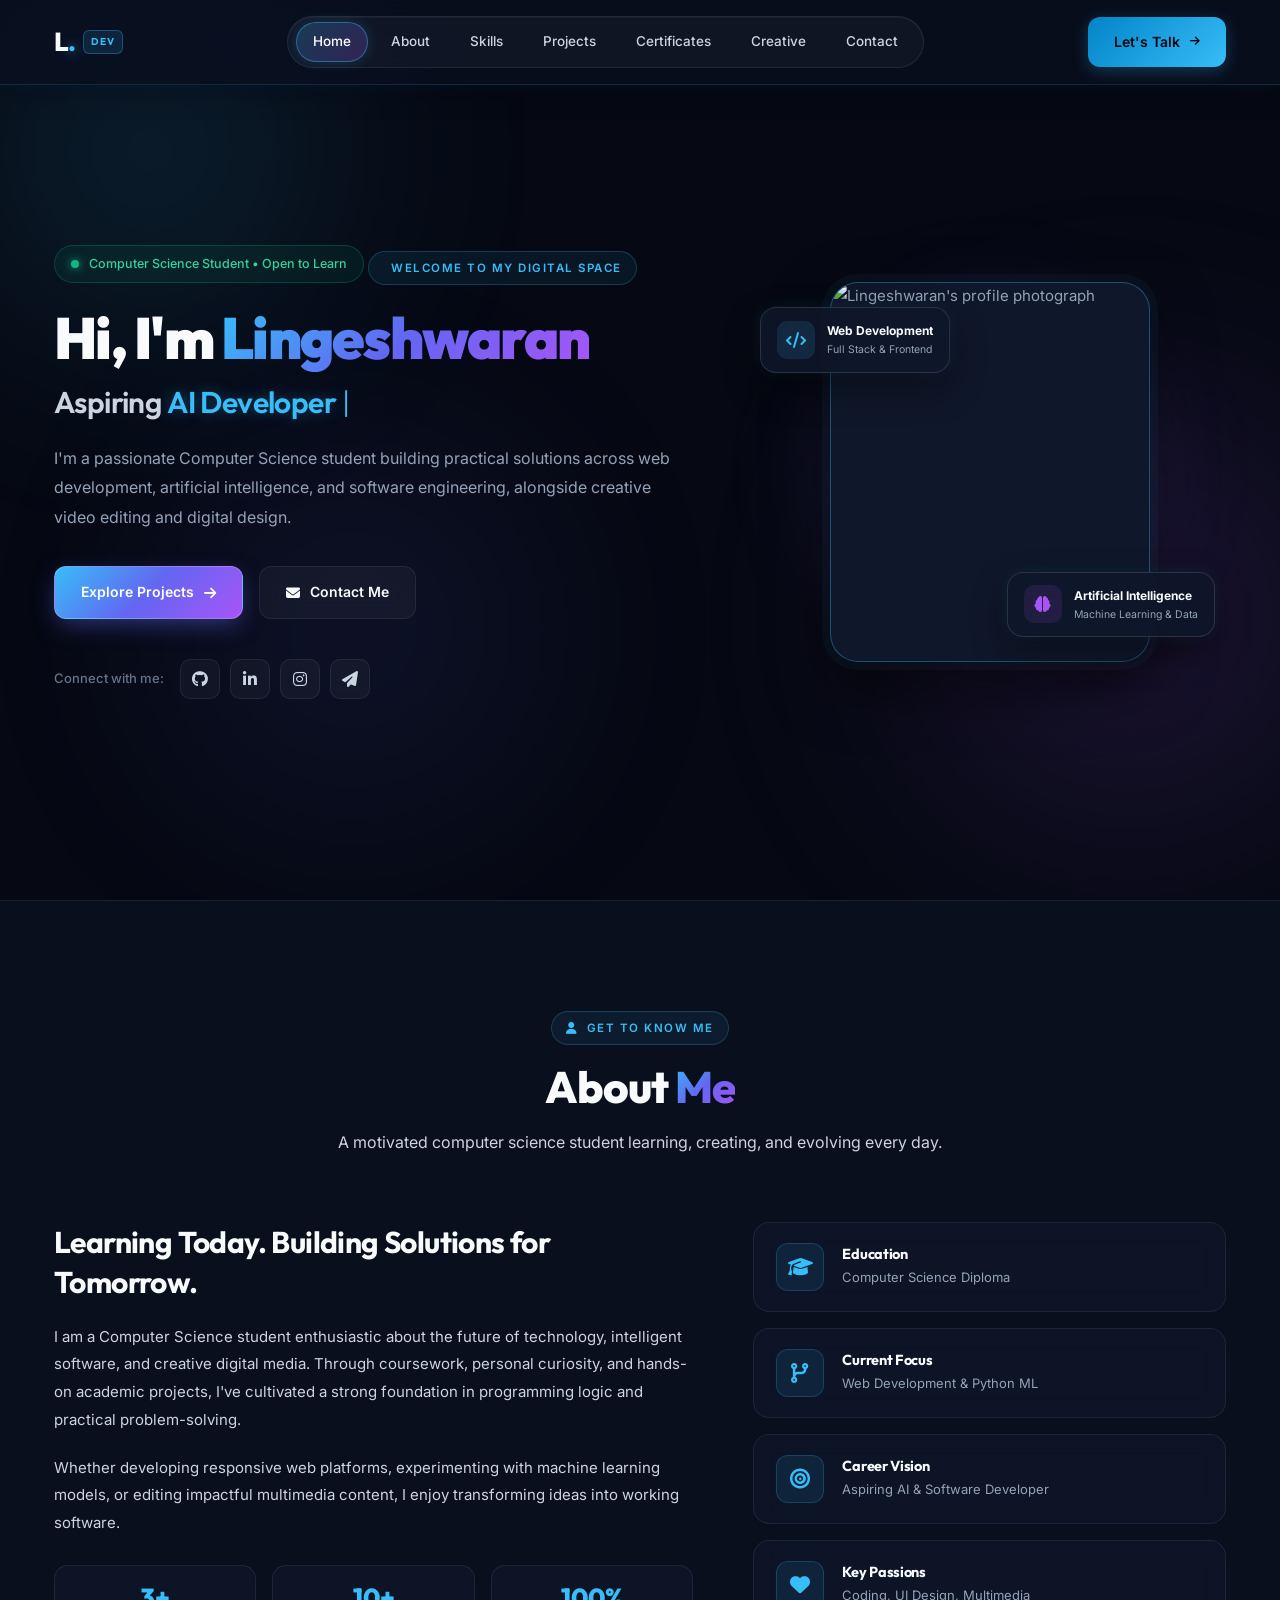
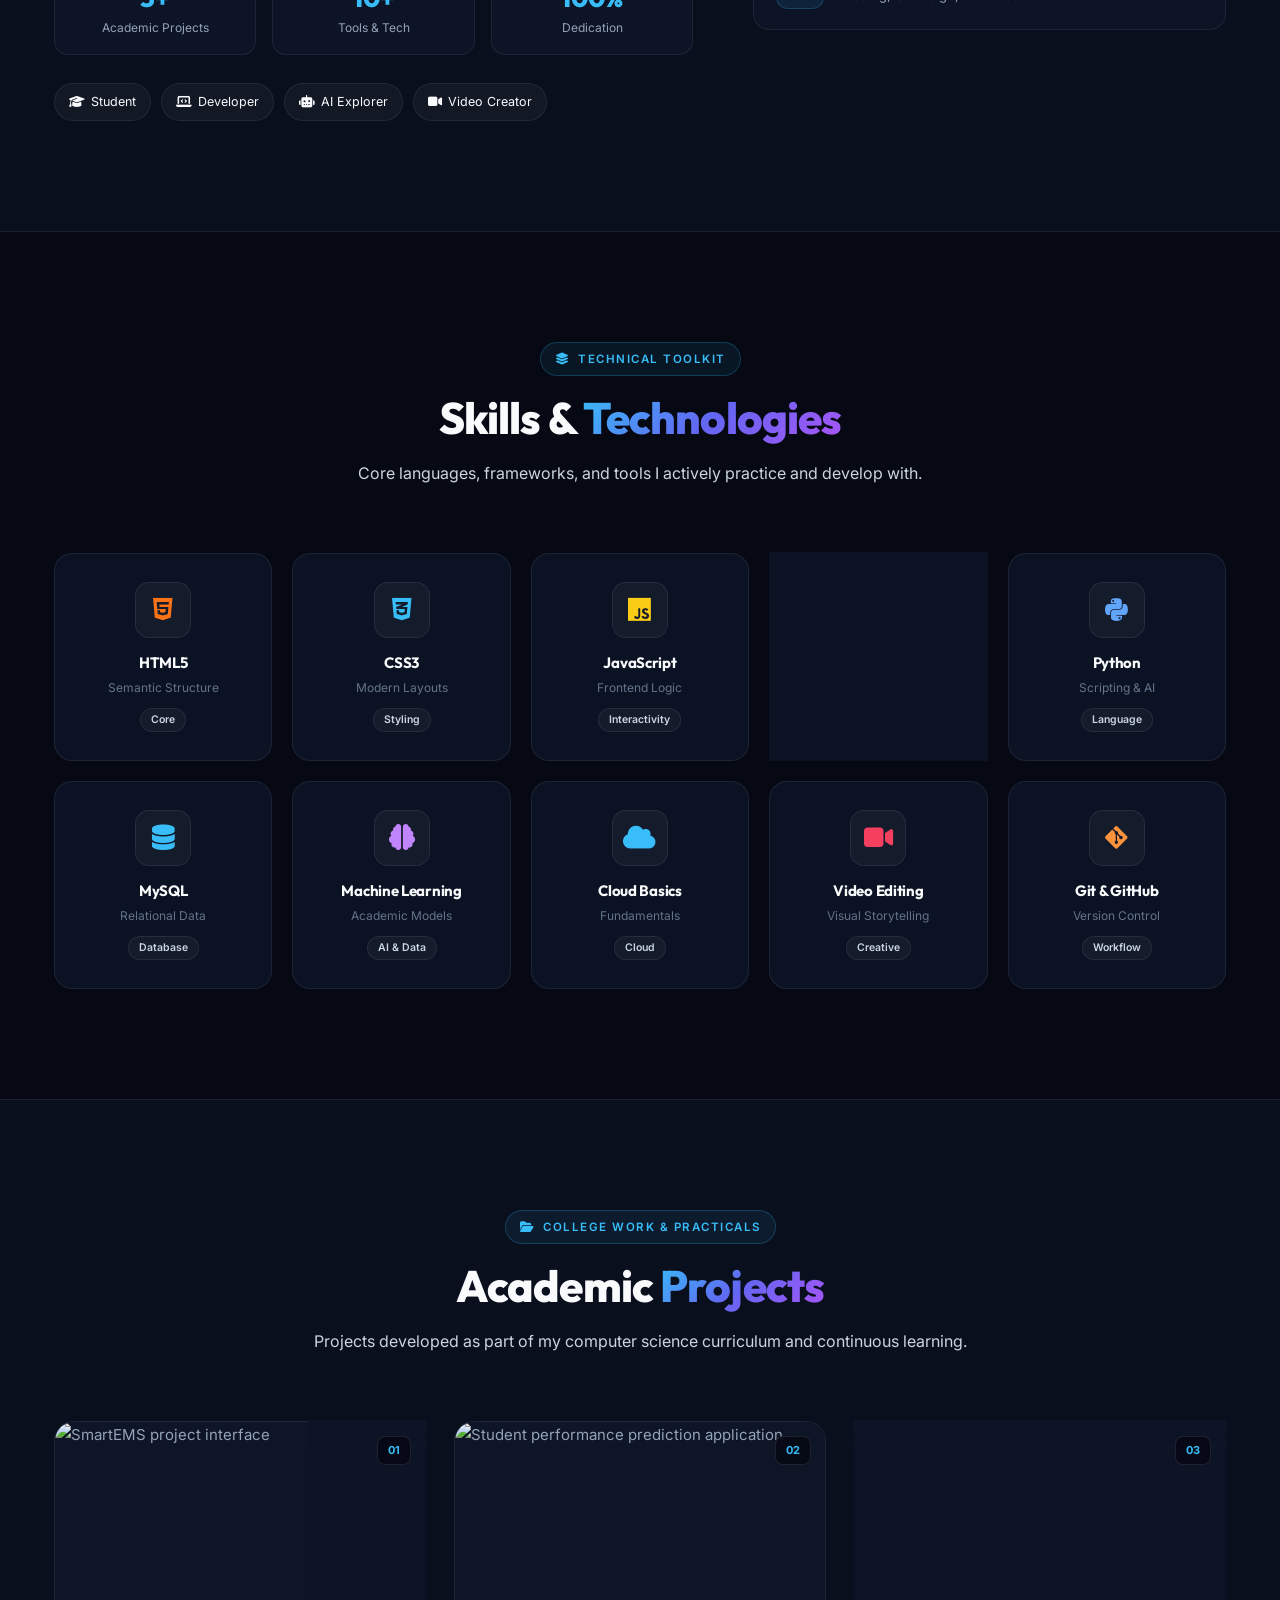
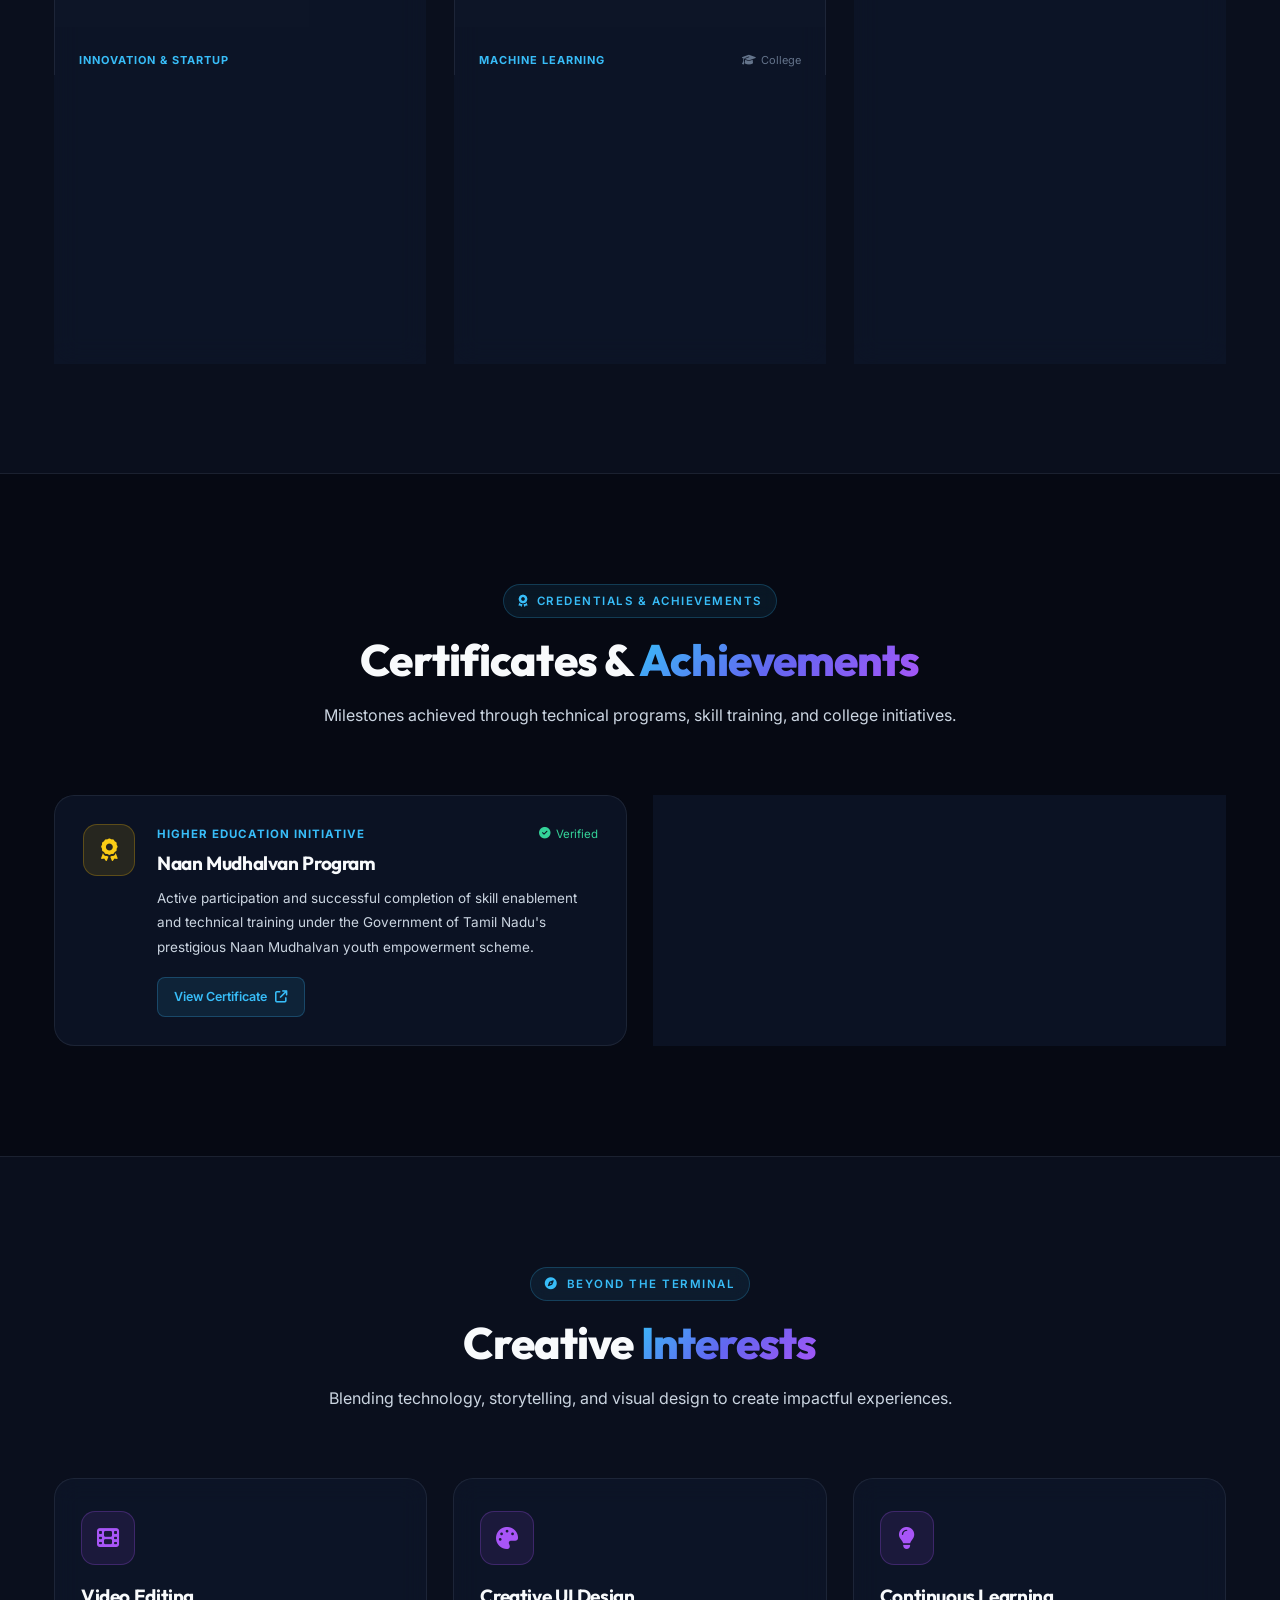
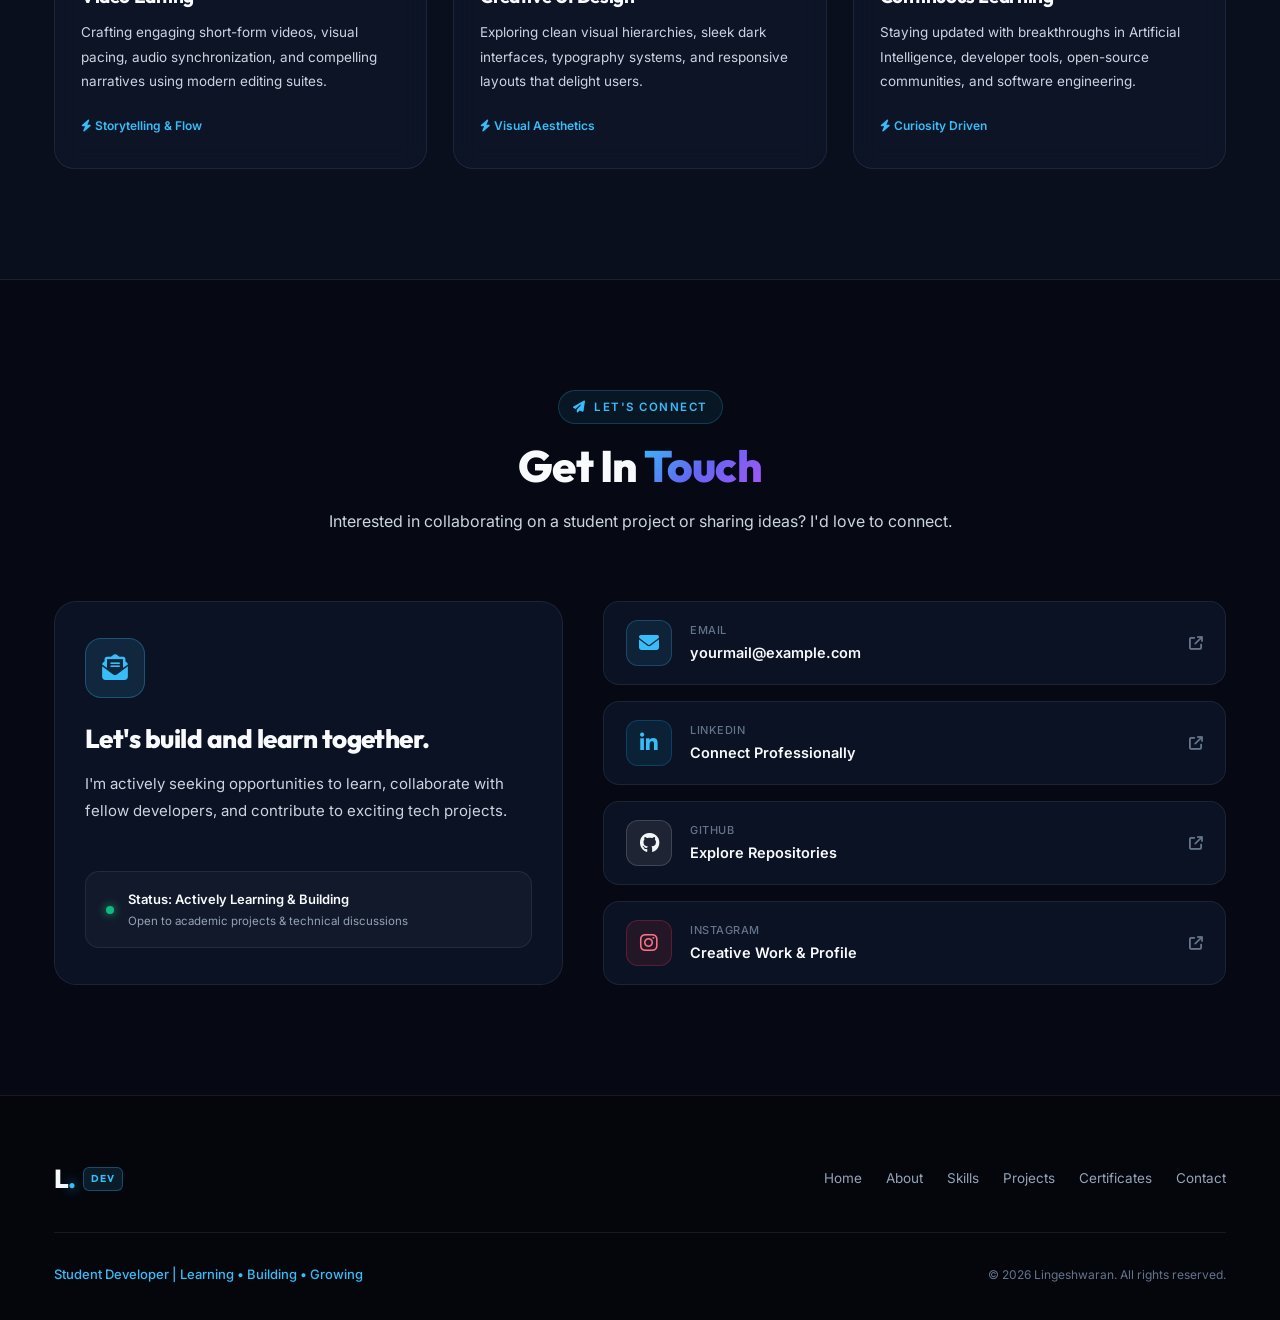
==== index.html @ 02e51a8b "Add files via upload" ====
<!DOCTYPE html>
<html lang="en">

<head>
    <meta charset="UTF-8">
    <meta name="viewport" content="width=device-width, initial-scale=1.0">

    <meta name="description"
        content="Lingeshwaran's student developer portfolio featuring academic projects, web development, AI, programming, and creative work.">

    <meta name="theme-color" content="#060913">

    <title>Lingeshwaran | Student Developer & AI Enthusiast Portfolio</title>

    <!-- Google Fonts: Inter & Outfit -->
    <link rel="preconnect" href="https://fonts.googleapis.com">
    <link rel="preconnect" href="https://fonts.gstatic.com" crossorigin>
    <link
        href="https://fonts.googleapis.com/css2?family=Inter:wght@300;400;500;600;700&family=Outfit:wght@500;600;700;800;900&display=swap"
        rel="stylesheet">

    <!-- Font Awesome Icons -->
    <link rel="stylesheet"
        href="https://cdnjs.cloudflare.com/ajax/libs/font-awesome/6.7.2/css/all.min.css">

    <!-- Stylesheet -->
    <link rel="stylesheet" href="style.css">

    <!-- JavaScript -->
    <script src="script.js" defer></script>
</head>

<body>

    <!-- BACKGROUND AMBIENT GLOW ORBS -->
    <div class="ambient-glow glow-1" aria-hidden="true"></div>
    <div class="ambient-glow glow-2" aria-hidden="true"></div>
    <div class="ambient-glow glow-3" aria-hidden="true"></div>

    <!-- =====================================
         NAVIGATION BAR
    ===================================== -->
    <header class="header">
        <div class="nav-container">

            <a href="#home" class="logo" aria-label="Lingeshwaran Home">
                <span class="logo-mark">L<span class="dot">.</span></span>
                <span class="logo-badge">DEV</span>
            </a>

            <nav class="navbar" id="navbar" aria-label="Main Navigation">
                <div class="nav-pill-wrapper">
                    <a href="#home" class="nav-link active">Home</a>
                    <a href="#about" class="nav-link">About</a>
                    <a href="#skills" class="nav-link">Skills</a>
                    <a href="#projects" class="nav-link">Projects</a>
                    <a href="#certificates" class="nav-link">Certificates</a>
                    <a href="#creative" class="nav-link">Creative</a>
                    <a href="#contact" class="nav-link">Contact</a>
                </div>
            </nav>

            <div class="header-actions">
                <a href="#contact" class="btn btn-nav-cta">
                    <span>Let's Talk</span>
                    <i class="fas fa-arrow-right"></i>
                </a>

                <button class="menu-toggle"
                    id="menu-toggle"
                    aria-label="Open navigation menu"
                    aria-expanded="false"
                    aria-controls="navbar">
                    <i class="fas fa-bars"></i>
                </button>
            </div>

        </div>
    </header>


    <main>

        <!-- =====================================
             HERO / HOME SECTION
        ===================================== -->
        <section class="home section" id="home">
            <div class="container home-container">

                <div class="home-content">

                    <div class="availability-badge">
                        <span class="status-dot"></span>
                        <span>Computer Science Student • Open to Learn</span>
                    </div>

                    <div class="eyebrow-pill">
                        <i class="fas fa-sparkles"></i>
                        <span>WELCOME TO MY DIGITAL SPACE</span>
                    </div>

                    <h1 class="hero-title">
                        Hi, I'm <span class="gradient-text">Lingeshwaran</span>
                    </h1>

                    <h2 class="hero-subtitle">
                        Aspiring <span id="typing-text">AI Developer</span><span class="cursor">|</span>
                    </h2>

                    <p class="home-description">
                        I'm a passionate Computer Science student building practical solutions across 
                        web development, artificial intelligence, and software engineering, alongside 
                        creative video editing and digital design.
                    </p>

                    <div class="home-buttons">
                        <a href="#projects" class="btn btn-primary">
                            <span>Explore Projects</span>
                            <i class="fas fa-arrow-right"></i>
                        </a>

                        <a href="#contact" class="btn btn-secondary">
                            <i class="fas fa-envelope"></i>
                            <span>Contact Me</span>
                        </a>
                    </div>

                    <div class="social-wrapper">
                        <span class="social-label">Connect with me:</span>
                        <div class="social-icons">
                            <a href="https://github.com"
                                aria-label="GitHub Profile"
                                target="_blank"
                                rel="noopener noreferrer">
                                <i class="fab fa-github"></i>
                            </a>

                            <a href="https://linkedin.com"
                                aria-label="LinkedIn Profile"
                                target="_blank"
                                rel="noopener noreferrer">
                                <i class="fab fa-linkedin-in"></i>
                            </a>

                            <a href="https://instagram.com"
                                aria-label="Instagram Profile"
                                target="_blank"
                                rel="noopener noreferrer">
                                <i class="fab fa-instagram"></i>
                            </a>

                            <a href="mailto:yourmail@example.com"
                                aria-label="Email Me">
                                <i class="fas fa-paper-plane"></i>
                            </a>
                        </div>
                    </div>

                </div>

                <div class="home-visual">

                    <div class="visual-glow-ring"></div>

                    <div class="profile-frame">
                        <img src="images/profile.png"
                            alt="Lingeshwaran's profile photograph"
                            onerror="this.src='images/avatar.svg'; this.onerror=null;">

                        <div class="profile-placeholder" style="display: none;">
                            <i class="fas fa-user-graduate"></i>
                            <h3>Student Developer</h3>
                            <p>Lingeshwaran</p>
                        </div>
                    </div>

                    <!-- Floating Feature Cards -->
                    <div class="floating-card card-top">
                        <div class="floating-icon">
                            <i class="fas fa-code"></i>
                        </div>
                        <div class="floating-text">
                            <strong>Web Development</strong>
                            <small>Full Stack & Frontend</small>
                        </div>
                    </div>

                    <div class="floating-card card-bottom">
                        <div class="floating-icon icon-ai">
                            <i class="fas fa-brain"></i>
                        </div>
                        <div class="floating-text">
                            <strong>Artificial Intelligence</strong>
                            <small>Machine Learning & Data</small>
                        </div>
                    </div>

                </div>

            </div>
        </section>


        <!-- =====================================
             ABOUT SECTION
        ===================================== -->
        <section class="section about" id="about">
            <div class="container">

                <div class="section-heading">
                    <div class="eyebrow-pill">
                        <i class="fas fa-user"></i>
                        <span>GET TO KNOW ME</span>
                    </div>
                    <h2>About <span class="gradient-text">Me</span></h2>
                    <p>
                        A motivated computer science student learning, creating, and evolving every day.
                    </p>
                </div>

                <div class="about-layout">

                    <div class="about-text">
                        <h3>Learning Today. Building Solutions for Tomorrow.</h3>

                        <p>
                            I am a Computer Science student enthusiastic about the future of technology,
                            intelligent software, and creative digital media. Through coursework, personal
                            curiosity, and hands-on academic projects, I've cultivated a strong foundation
                            in programming logic and practical problem-solving.
                        </p>

                        <p>
                            Whether developing responsive web platforms, experimenting with machine learning
                            models, or editing impactful multimedia content, I enjoy transforming ideas into
                            working software.
                        </p>

                        <!-- Quick Stats Row -->
                        <div class="about-stats">
                            <div class="about-stat-card">
                                <span class="stat-number">3+</span>
                                <span class="stat-desc">Academic Projects</span>
                            </div>

                            <div class="about-stat-card">
                                <span class="stat-number">10+</span>
                                <span class="stat-desc">Tools & Tech</span>
                            </div>

                            <div class="about-stat-card">
                                <span class="stat-number">100%</span>
                                <span class="stat-desc">Dedication</span>
                            </div>
                        </div>

                        <div class="about-tags">
                            <span class="tag-pill"><i class="fas fa-graduation-cap"></i> Student</span>
                            <span class="tag-pill"><i class="fas fa-laptop-code"></i> Developer</span>
                            <span class="tag-pill"><i class="fas fa-robot"></i> AI Explorer</span>
                            <span class="tag-pill"><i class="fas fa-video"></i> Video Creator</span>
                        </div>
                    </div>

                    <div class="about-info">

                        <div class="info-card">
                            <div class="info-icon">
                                <i class="fas fa-graduation-cap"></i>
                            </div>
                            <div class="info-details">
                                <h4>Education</h4>
                                <p>Computer Science Diploma</p>
                            </div>
                        </div>

                        <div class="info-card">
                            <div class="info-icon">
                                <i class="fas fa-code-branch"></i>
                            </div>
                            <div class="info-details">
                                <h4>Current Focus</h4>
                                <p>Web Development & Python ML</p>
                            </div>
                        </div>

                        <div class="info-card">
                            <div class="info-icon">
                                <i class="fas fa-bullseye"></i>
                            </div>
                            <div class="info-details">
                                <h4>Career Vision</h4>
                                <p>Aspiring AI & Software Developer</p>
                            </div>
                        </div>

                        <div class="info-card">
                            <div class="info-icon">
                                <i class="fas fa-heart"></i>
                            </div>
                            <div class="info-details">
                                <h4>Key Passions</h4>
                                <p>Coding, UI Design, Multimedia</p>
                            </div>
                        </div>

                    </div>

                </div>

            </div>
        </section>


        <!-- =====================================
             SKILLS SECTION
        ===================================== -->
        <section class="section skills" id="skills">
            <div class="container">

                <div class="section-heading">
                    <div class="eyebrow-pill">
                        <i class="fas fa-layer-group"></i>
                        <span>TECHNICAL TOOLKIT</span>
                    </div>
                    <h2>
                        Skills & <span class="gradient-text">Technologies</span>
                    </h2>
                    <p>
                        Core languages, frameworks, and tools I actively practice and develop with.
                    </p>
                </div>

                <div class="skills-grid">

                    <div class="skill-card">
                        <div class="skill-icon html-icon">
                            <i class="fab fa-html5"></i>
                        </div>
                        <h3>HTML5</h3>
                        <p>Semantic Structure</p>
                        <span class="skill-level">Core</span>
                    </div>

                    <div class="skill-card">
                        <div class="skill-icon css-icon">
                            <i class="fab fa-css3-alt"></i>
                        </div>
                        <h3>CSS3</h3>
                        <p>Modern Layouts</p>
                        <span class="skill-level">Styling</span>
                    </div>

                    <div class="skill-card">
                        <div class="skill-icon js-icon">
                            <i class="fab fa-js"></i>
                        </div>
                        <h3>JavaScript</h3>
                        <p>Frontend Logic</p>
                        <span class="skill-level">Interactivity</span>
                    </div>

                    <div class="skill-card">
                        <div class="skill-icon c-icon">
                            <i class="fas fa-terminal"></i>
                        </div>
                        <h3>C Language</h3>
                        <p>Core Logic & Data</p>
                        <span class="skill-level">Foundations</span>
                    </div>

                    <div class="skill-card">
                        <div class="skill-icon python-icon">
                            <i class="fab fa-python"></i>
                        </div>
                        <h3>Python</h3>
                        <p>Scripting & AI</p>
                        <span class="skill-level">Language</span>
                    </div>

                    <div class="skill-card">
                        <div class="skill-icon db-icon">
                            <i class="fas fa-database"></i>
                        </div>
                        <h3>MySQL</h3>
                        <p>Relational Data</p>
                        <span class="skill-level">Database</span>
                    </div>

                    <div class="skill-card">
                        <div class="skill-icon ml-icon">
                            <i class="fas fa-brain"></i>
                        </div>
                        <h3>Machine Learning</h3>
                        <p>Academic Models</p>
                        <span class="skill-level">AI & Data</span>
                    </div>

                    <div class="skill-card">
                        <div class="skill-icon cloud-icon">
                            <i class="fas fa-cloud"></i>
                        </div>
                        <h3>Cloud Basics</h3>
                        <p>Fundamentals</p>
                        <span class="skill-level">Cloud</span>
                    </div>

                    <div class="skill-card">
                        <div class="skill-icon video-icon">
                            <i class="fas fa-video"></i>
                        </div>
                        <h3>Video Editing</h3>
                        <p>Visual Storytelling</p>
                        <span class="skill-level">Creative</span>
                    </div>

                    <div class="skill-card">
                        <div class="skill-icon git-icon">
                            <i class="fab fa-git-alt"></i>
                        </div>
                        <h3>Git & GitHub</h3>
                        <p>Version Control</p>
                        <span class="skill-level">Workflow</span>
                    </div>

                </div>

            </div>
        </section>


        <!-- =====================================
             PROJECTS SECTION
        ===================================== -->
        <section class="section projects" id="projects">
            <div class="container">

                <div class="section-heading">
                    <div class="eyebrow-pill">
                        <i class="fas fa-folder-open"></i>
                        <span>COLLEGE WORK & PRACTICALS</span>
                    </div>
                    <h2>
                        Academic <span class="gradient-text">Projects</span>
                    </h2>
                    <p>
                        Projects developed as part of my computer science curriculum and continuous learning.
                    </p>
                </div>

                <div class="project-grid">

                    <!-- PROJECT 1 -->
                    <article class="project-card">
                        <div class="project-image">
                            <img src="images/smartems.png"
                                alt="SmartEMS project interface"
                                loading="lazy"
                                onerror="this.src='images/smartems.svg'; this.onerror=null;">

                            <span class="project-number">01</span>
                            <div class="project-overlay"></div>
                        </div>

                        <div class="project-content">
                            <div class="project-category-row">
                                <span class="project-category">Innovation & Startup</span>
                                <span class="project-status-badge">
                                    <i class="fas fa-graduation-cap"></i> College
                                </span>
                            </div>

                            <h3>SmartEMS</h3>

                            <p>
                                An academic employee management and workforce tracking platform designed
                                to organize staff profiles, monitor departmental activity, and examine
                                workforce analytics through an intuitive dashboard.
                            </p>

                            <div class="project-bottom">
                                <div class="project-tags">
                                    <span>HTML</span>
                                    <span>CSS</span>
                                    <span>JavaScript</span>
                                    <span>PHP / MySQL</span>
                                </div>

                                <a href="#contact" class="project-link">
                                    <span>Ask About Project</span>
                                    <i class="fas fa-arrow-right"></i>
                                </a>
                            </div>
                        </div>
                    </article>


                    <!-- PROJECT 2 -->
                    <article class="project-card">
                        <div class="project-image">
                            <img src="images/student-prediction.png"
                                alt="Student performance prediction application"
                                loading="lazy"
                                onerror="this.src='images/student-prediction.svg'; this.onerror=null;">

                            <span class="project-number">02</span>
                            <div class="project-overlay"></div>
                        </div>

                        <div class="project-content">
                            <div class="project-category-row">
                                <span class="project-category">Machine Learning</span>
                                <span class="project-status-badge">
                                    <i class="fas fa-graduation-cap"></i> College
                                </span>
                            </div>

                            <h3>Student Performance Predictor</h3>

                            <p>
                                An academic AI application that takes study hours, class attendance, and
                                test records as parameters to forecast academic performance using a
                                trained regression model.
                            </p>

                            <div class="project-bottom">
                                <div class="project-tags">
                                    <span>Python</span>
                                    <span>Flask</span>
                                    <span>Scikit-Learn</span>
                                    <span>HTML/CSS</span>
                                </div>

                                <a href="#contact" class="project-link">
                                    <span>Ask About Project</span>
                                    <i class="fas fa-arrow-right"></i>
                                </a>
                            </div>
                        </div>
                    </article>


                    <!-- PROJECT 3 -->
                    <article class="project-card">
                        <div class="project-image">
                            <img src="images/employee-management.png"
                                alt="Employee management system interface"
                                loading="lazy"
                                onerror="this.src='images/employee-management.svg'; this.onerror=null;">

                            <span class="project-number">03</span>
                            <div class="project-overlay"></div>
                        </div>

                        <div class="project-content">
                            <div class="project-category-row">
                                <span class="project-category">Web Development</span>
                                <span class="project-status-badge">
                                    <i class="fas fa-graduation-cap"></i> College
                                </span>
                            </div>

                            <h3>Employee Management System</h3>

                            <p>
                                A database-driven web application tailored for managing organizational
                                records, tracking staff presence, updating employee details, and maintaining
                                data integrity across department operations.
                            </p>

                            <div class="project-bottom">
                                <div class="project-tags">
                                    <span>HTML5</span>
                                    <span>CSS3</span>
                                    <span>PHP</span>
                                    <span>MySQL</span>
                                </div>

                                <a href="#contact" class="project-link">
                                    <span>Ask About Project</span>
                                    <i class="fas fa-arrow-right"></i>
                                </a>
                            </div>
                        </div>
                    </article>

                </div>

            </div>
        </section>


        <!-- =====================================
             CERTIFICATES SECTION
        ===================================== -->
        <section class="section certificates" id="certificates">
            <div class="container">

                <div class="section-heading">
                    <div class="eyebrow-pill">
                        <i class="fas fa-award"></i>
                        <span>CREDENTIALS & ACHIEVEMENTS</span>
                    </div>
                    <h2>
                        Certificates & <span class="gradient-text">Achievements</span>
                    </h2>
                    <p>
                        Milestones achieved through technical programs, skill training, and college initiatives.
                    </p>
                </div>

                <div class="certificate-grid">

                    <article class="certificate-card">
                        <div class="certificate-badge-icon">
                            <i class="fas fa-award"></i>
                        </div>

                        <div class="certificate-content">
                            <div class="cert-header">
                                <span class="cert-category">Higher Education Initiative</span>
                                <span class="cert-verified">
                                    <i class="fas fa-circle-check"></i> Verified
                                </span>
                            </div>

                            <h3>Naan Mudhalvan Program</h3>

                            <p>
                                Active participation and successful completion of skill enablement and
                                technical training under the Government of Tamil Nadu's prestigious
                                Naan Mudhalvan youth empowerment scheme.
                            </p>

                            <a href="images/certificate.svg"
                                target="_blank"
                                rel="noopener noreferrer"
                                class="btn-cert-link">
                                <span>View Certificate</span>
                                <i class="fas fa-arrow-up-right-from-square"></i>
                            </a>
                        </div>
                    </article>

                    <article class="certificate-card certificate-milestone">
                        <div class="certificate-badge-icon milestone-icon">
                            <i class="fas fa-rocket"></i>
                        </div>

                        <div class="certificate-content">
                            <div class="cert-header">
                                <span class="cert-category">Continuous Learning</span>
                                <span class="cert-verified in-progress">
                                    <i class="fas fa-spinner"></i> In Progress
                                </span>
                            </div>

                            <h3>Workshops & Hackathon Milestones</h3>

                            <p>
                                Continuing to pursue specialized certifications in Machine Learning, Web
                                Full Stack Development, and participation in upcoming state-level technical
                                symposia and coding hackathons.
                            </p>

                            <div class="milestone-tags">
                                <span>AI & ML</span>
                                <span>Web Engineering</span>
                                <span>Hackathons</span>
                            </div>
                        </div>
                    </article>

                </div>

            </div>
        </section>


        <!-- =====================================
             CREATIVE WORK SECTION
        ===================================== -->
        <section class="section creative" id="creative">
            <div class="container">

                <div class="section-heading">
                    <div class="eyebrow-pill">
                        <i class="fas fa-compass"></i>
                        <span>BEYOND THE TERMINAL</span>
                    </div>
                    <h2>
                        Creative <span class="gradient-text">Interests</span>
                    </h2>
                    <p>
                        Blending technology, storytelling, and visual design to create impactful experiences.
                    </p>
                </div>

                <div class="creative-grid">

                    <div class="creative-card">
                        <div class="creative-icon">
                            <i class="fas fa-film"></i>
                        </div>
                        <h3>Video Editing</h3>
                        <p>
                            Crafting engaging short-form videos, visual pacing, audio synchronization, and
                            compelling narratives using modern editing suites.
                        </p>
                        <div class="creative-footer">
                            <span><i class="fas fa-bolt"></i> Storytelling & Flow</span>
                        </div>
                    </div>

                    <div class="creative-card">
                        <div class="creative-icon">
                            <i class="fas fa-palette"></i>
                        </div>
                        <h3>Creative UI Design</h3>
                        <p>
                            Exploring clean visual hierarchies, sleek dark interfaces, typography systems,
                            and responsive layouts that delight users.
                        </p>
                        <div class="creative-footer">
                            <span><i class="fas fa-bolt"></i> Visual Aesthetics</span>
                        </div>
                    </div>

                    <div class="creative-card">
                        <div class="creative-icon">
                            <i class="fas fa-lightbulb"></i>
                        </div>
                        <h3>Continuous Learning</h3>
                        <p>
                            Staying updated with breakthroughs in Artificial Intelligence, developer tools,
                            open-source communities, and software engineering.
                        </p>
                        <div class="creative-footer">
                            <span><i class="fas fa-bolt"></i> Curiosity Driven</span>
                        </div>
                    </div>

                </div>

            </div>
        </section>


        <!-- =====================================
             CONTACT SECTION
        ===================================== -->
        <section class="section contact" id="contact">
            <div class="container">

                <div class="section-heading">
                    <div class="eyebrow-pill">
                        <i class="fas fa-paper-plane"></i>
                        <span>LET'S CONNECT</span>
                    </div>
                    <h2>
                        Get In <span class="gradient-text">Touch</span>
                    </h2>
                    <p>
                        Interested in collaborating on a student project or sharing ideas? I'd love to connect.
                    </p>
                </div>

                <div class="contact-container">

                    <div class="contact-card-highlight">
                        <div class="contact-avatar-badge">
                            <i class="fas fa-envelope-open-text"></i>
                        </div>

                        <h3>Let's build and learn together.</h3>

                        <p>
                            I'm actively seeking opportunities to learn, collaborate with fellow developers,
                            and contribute to exciting tech projects.
                        </p>

                        <div class="contact-status-box">
                            <span class="status-dot"></span>
                            <div>
                                <strong>Status: Actively Learning & Building</strong>
                                <small>Open to academic projects & technical discussions</small>
                            </div>
                        </div>
                    </div>

                    <div class="contact-links-grid">

                        <a href="mailto:yourmail@example.com" class="contact-channel-card">
                            <div class="channel-icon mail-icon">
                                <i class="fas fa-envelope"></i>
                            </div>
                            <div class="channel-info">
                                <small>Email</small>
                                <strong>yourmail@example.com</strong>
                            </div>
                            <div class="channel-action">
                                <i class="fas fa-arrow-up-right-from-square"></i>
                            </div>
                        </a>

                        <a href="https://linkedin.com"
                            class="contact-channel-card"
                            target="_blank"
                            rel="noopener noreferrer">
                            <div class="channel-icon linkedin-icon">
                                <i class="fab fa-linkedin-in"></i>
                            </div>
                            <div class="channel-info">
                                <small>LinkedIn</small>
                                <strong>Connect Professionally</strong>
                            </div>
                            <div class="channel-action">
                                <i class="fas fa-arrow-up-right-from-square"></i>
                            </div>
                        </a>

                        <a href="https://github.com"
                            class="contact-channel-card"
                            target="_blank"
                            rel="noopener noreferrer">
                            <div class="channel-icon github-icon">
                                <i class="fab fa-github"></i>
                            </div>
                            <div class="channel-info">
                                <small>GitHub</small>
                                <strong>Explore Repositories</strong>
                            </div>
                            <div class="channel-action">
                                <i class="fas fa-arrow-up-right-from-square"></i>
                            </div>
                        </a>

                        <a href="https://instagram.com"
                            class="contact-channel-card"
                            target="_blank"
                            rel="noopener noreferrer">
                            <div class="channel-icon insta-icon">
                                <i class="fab fa-instagram"></i>
                            </div>
                            <div class="channel-info">
                                <small>Instagram</small>
                                <strong>Creative Work & Profile</strong>
                            </div>
                            <div class="channel-action">
                                <i class="fas fa-arrow-up-right-from-square"></i>
                            </div>
                        </a>

                    </div>

                </div>

            </div>
        </section>

    </main>


    <!-- =====================================
         FOOTER
    ===================================== -->
    <footer class="footer">
        <div class="container footer-container">

            <div class="footer-top">
                <a href="#home" class="logo">
                    <span class="logo-mark">L<span class="dot">.</span></span>
                    <span class="logo-badge">DEV</span>
                </a>

                <div class="footer-nav">
                    <a href="#home">Home</a>
                    <a href="#about">About</a>
                    <a href="#skills">Skills</a>
                    <a href="#projects">Projects</a>
                    <a href="#certificates">Certificates</a>
                    <a href="#contact">Contact</a>
                </div>
            </div>

            <div class="footer-divider"></div>

            <div class="footer-bottom">
                <p class="footer-note">
                    Student Developer | Learning • Building • Growing
                </p>

                <p class="copyright">
                    &copy; <span id="year"></span> Lingeshwaran. All rights reserved.
                </p>
            </div>

        </div>
    </footer>


    <!-- BACK TO TOP BUTTON -->
    <button id="back-to-top" aria-label="Back to top">
        <i class="fas fa-arrow-up"></i>
    </button>

</body>

</html>
---- style.css ----
/* =====================================
   DESIGN TOKENS & VARIABLES
===================================== */

:root {
    /* Color Palette - Refined Cyber Dark Aesthetic */
    --bg-base: #060913;
    --bg-surface: #0a0f1d;
    --bg-surface-elevated: #0f172a;
    --bg-card: rgba(15, 23, 42, 0.72);
    --bg-card-hover: rgba(20, 30, 55, 0.88);

    /* Accent & Brand Colors */
    --cyan: #38bdf8;
    --cyan-glow: rgba(56, 189, 248, 0.35);
    --indigo: #6366f1;
    --purple: #a855f7;
    --emerald: #10b981;
    --amber: #f59e0b;
    --rose: #f43f5e;

    /* Text Colors */
    --text-primary: #f8fafc;
    --text-secondary: #cbd5e1;
    --text-muted: #94a3b8;
    --text-dim: #64748b;

    /* Borders & Glassmorphism */
    --border-subtle: rgba(148, 163, 184, 0.12);
    --border-hover: rgba(56, 189, 248, 0.38);
    --border-glow: rgba(99, 102, 241, 0.4);

    /* Gradients */
    --gradient-primary: linear-gradient(135deg, #38bdf8 0%, #6366f1 50%, #a855f7 100%);
    --gradient-accent: linear-gradient(135deg, #0284c7 0%, #38bdf8 100%);
    --gradient-card: linear-gradient(180deg, rgba(255, 255, 255, 0.04) 0%, rgba(255, 255, 255, 0) 100%);

    /* Shadows */
    --shadow-sm: 0 4px 12px rgba(0, 0, 0, 0.3);
    --shadow-md: 0 10px 30px -10px rgba(0, 0, 0, 0.5);
    --shadow-lg: 0 20px 45px -15px rgba(0, 0, 0, 0.65);
    --shadow-glow: 0 0 30px -5px rgba(56, 189, 248, 0.2);

    /* Typography */
    --font-heading: "Outfit", sans-serif;
    --font-body: "Inter", sans-serif;

    /* Transitions */
    --transition: all 0.3s cubic-bezier(0.16, 1, 0.3, 1);
}


/* =====================================
   GLOBAL RESET & BASE
===================================== */

* {
    margin: 0;
    padding: 0;
    box-sizing: border-box;
}

html {
    scroll-behavior: smooth;
    scroll-padding-top: 90px;
}

body {
    font-family: var(--font-body);
    font-size: 15px;
    line-height: 1.75;
    color: var(--text-muted);
    background-color: var(--bg-base);
    overflow-x: hidden;
    position: relative;
    -webkit-font-smoothing: antialiased;
    -moz-osx-font-smoothing: grayscale;
}

/* Background Ambient Glow Orbs */
.ambient-glow {
    position: fixed;
    border-radius: 50%;
    filter: blur(120px);
    pointer-events: none;
    z-index: 0;
    opacity: 0.22;
}

.glow-1 {
    width: 500px;
    height: 500px;
    top: -100px;
    left: -100px;
    background: radial-gradient(circle, var(--cyan), transparent 70%);
}

.glow-2 {
    width: 600px;
    height: 600px;
    top: 35%;
    right: -150px;
    background: radial-gradient(circle, var(--purple), transparent 70%);
}

.glow-3 {
    width: 450px;
    height: 450px;
    bottom: 5%;
    left: 10%;
    background: radial-gradient(circle, var(--indigo), transparent 70%);
}

a {
    text-decoration: none;
    color: inherit;
    transition: var(--transition);
}

button {
    font-family: inherit;
    border: none;
    outline: none;
    cursor: pointer;
    background: none;
}

img {
    display: block;
    max-width: 100%;
    height: auto;
}

/* =====================================
   CONTAINER & LAYOUT ALIGNMENT
===================================== */

.container {
    width: 100%;
    max-width: 1220px;
    margin: 0 auto;
    padding: 0 24px;
    position: relative;
    z-index: 1;
}

.section {
    padding: 110px 0;
    position: relative;
    z-index: 1;
}

/* Typography Helpers */
h1, h2, h3, h4 {
    font-family: var(--font-heading);
    color: var(--text-primary);
    font-weight: 700;
    line-height: 1.25;
    letter-spacing: -0.02em;
}

.gradient-text {
    background: var(--gradient-primary);
    -webkit-background-clip: text;
    background-clip: text;
    -webkit-text-fill-color: transparent;
    display: inline-block;
}

/* Eyebrow Pill Badges */
.eyebrow-pill {
    display: inline-flex;
    align-items: center;
    gap: 8px;
    padding: 6px 14px;
    background: rgba(56, 189, 248, 0.08);
    border: 1px solid rgba(56, 189, 248, 0.22);
    border-radius: 9999px;
    color: var(--cyan);
    font-size: 11.5px;
    font-weight: 600;
    letter-spacing: 1.5px;
    text-transform: uppercase;
    margin-bottom: 14px;
    backdrop-filter: blur(8px);
}

.eyebrow-pill i {
    font-size: 12px;
}

/* Unified Section Headings */
.section-heading {
    text-align: center;
    max-width: 680px;
    margin: 0 auto 65px;
}

.section-heading h2 {
    font-size: clamp(32px, 4.2vw, 44px);
    font-weight: 800;
    margin-bottom: 14px;
}

.section-heading p {
    color: var(--text-secondary);
    font-size: 16px;
    line-height: 1.8;
}


/* =====================================
   NAVIGATION BAR (UPDATED COLOR & ALIGNMENT)
===================================== */

.header {
    position: sticky;
    top: 0;
    z-index: 1000;
    width: 100%;
    padding: 16px 0;
    background: rgba(10, 15, 30, 0.82);
    backdrop-filter: blur(20px) saturate(180%);
    -webkit-backdrop-filter: blur(20px) saturate(180%);
    border-bottom: 1px solid rgba(56, 189, 248, 0.16);
    box-shadow: 0 10px 30px -10px rgba(2, 6, 23, 0.65), 0 0 15px -3px rgba(56, 189, 248, 0.12);
    transition: var(--transition);
}

.header.scrolled {
    padding: 12px 0;
    background: rgba(7, 11, 22, 0.94);
    border-bottom: 1px solid rgba(99, 102, 241, 0.28);
    box-shadow: 0 12px 36px rgba(2, 6, 23, 0.8), 0 0 25px -5px rgba(99, 102, 241, 0.2);
}

.nav-container {
    max-width: 1220px;
    margin: 0 auto;
    padding: 0 24px;
    display: flex;
    align-items: center;
    justify-content: space-between;
    gap: 20px;
}

/* Logo Alignment & Style */
.logo {
    display: inline-flex;
    align-items: center;
    gap: 8px;
    font-family: var(--font-heading);
    font-size: 26px;
    font-weight: 800;
    color: var(--text-primary);
    letter-spacing: -1px;
}

.logo-mark {
    display: inline-block;
}

.logo .dot {
    color: var(--cyan);
    text-shadow: 0 0 12px var(--cyan);
}

.logo-badge {
    padding: 2px 7px;
    background: rgba(56, 189, 248, 0.12);
    border: 1px solid rgba(56, 189, 248, 0.3);
    border-radius: 6px;
    font-size: 10px;
    font-weight: 700;
    letter-spacing: 1px;
    color: var(--cyan);
}

/* Centered Pill Capsule Navbar */
.navbar {
    display: flex;
    align-items: center;
}

.nav-pill-wrapper {
    display: flex;
    align-items: center;
    gap: 6px;
    background: rgba(255, 255, 255, 0.035);
    border: 1px solid rgba(255, 255, 255, 0.08);
    border-radius: 9999px;
    padding: 5px 8px;
    box-shadow: inset 0 1px 1px rgba(255, 255, 255, 0.05);
}

.nav-link {
    padding: 7px 16px;
    border-radius: 9999px;
    color: var(--text-secondary);
    font-size: 13.5px;
    font-weight: 500;
    transition: var(--transition);
    border: 1px solid transparent;
}

.nav-link:hover {
    color: var(--cyan);
    background: rgba(56, 189, 248, 0.08);
}

.nav-link.active {
    color: #ffffff;
    background: linear-gradient(135deg, rgba(56, 189, 248, 0.22), rgba(168, 85, 247, 0.22));
    border-color: rgba(56, 189, 248, 0.4);
    box-shadow: 0 0 14px rgba(56, 189, 248, 0.2);
}

/* Header Right Action & Toggle */
.header-actions {
    display: flex;
    align-items: center;
    gap: 14px;
}

.btn-nav-cta {
    display: inline-flex;
    align-items: center;
    gap: 8px;
    padding: 9px 18px;
    background: var(--gradient-accent);
    color: #030712;
    border-radius: 9999px;
    font-size: 13px;
    font-weight: 700;
    box-shadow: 0 4px 15px rgba(56, 189, 248, 0.25);
    transition: var(--transition);
}

.btn-nav-cta:hover {
    transform: translateY(-2px);
    box-shadow: 0 6px 22px rgba(56, 189, 248, 0.45);
    color: #030712;
}

.btn-nav-cta i {
    font-size: 11px;
    transition: transform 0.25s ease;
}

.btn-nav-cta:hover i {
    transform: translateX(3px);
}

.menu-toggle {
    display: none;
    width: 42px;
    height: 42px;
    align-items: center;
    justify-content: center;
    background: rgba(255, 255, 255, 0.05);
    border: 1px solid var(--border-subtle);
    border-radius: 10px;
    color: var(--text-primary);
    font-size: 18px;
    transition: var(--transition);
}

.menu-toggle:hover {
    background: rgba(56, 189, 248, 0.1);
    border-color: var(--cyan);
    color: var(--cyan);
}


/* =====================================
   HERO / HOME SECTION (BALANCED ALIGNMENT)
===================================== */

.home {
    padding-top: 50px;
    padding-bottom: 90px;
    min-height: calc(100vh - 85px);
    display: flex;
    align-items: center;
}

.home-container {
    display: grid;
    grid-template-columns: 1.15fr 0.85fr;
    gap: 60px;
    align-items: center;
}

.home-content {
    max-width: 640px;
}

/* Availability Badge */
.availability-badge {
    display: inline-flex;
    align-items: center;
    gap: 10px;
    padding: 7px 16px;
    background: rgba(16, 185, 129, 0.08);
    border: 1px solid rgba(16, 185, 129, 0.25);
    border-radius: 9999px;
    color: #34d399;
    font-size: 12.5px;
    font-weight: 500;
    margin-bottom: 22px;
    backdrop-filter: blur(6px);
}

.status-dot {
    width: 8px;
    height: 8px;
    background: #10b981;
    border-radius: 50%;
    box-shadow: 0 0 10px #10b981;
    animation: pulseGlow 2s infinite;
}

@keyframes pulseGlow {
    0%, 100% {
        opacity: 1;
        transform: scale(1);
    }
    50% {
        opacity: 0.5;
        transform: scale(1.2);
    }
}

.hero-title {
    font-size: clamp(38px, 5.2vw, 58px);
    font-weight: 900;
    letter-spacing: -0.03em;
    line-height: 1.15;
    margin-bottom: 12px;
}

.hero-subtitle {
    font-size: clamp(22px, 3vw, 30px);
    font-weight: 600;
    color: var(--text-secondary);
    margin-bottom: 22px;
    display: flex;
    align-items: center;
    flex-wrap: wrap;
    gap: 6px;
}

#typing-text {
    color: var(--cyan);
    text-shadow: 0 0 15px rgba(56, 189, 248, 0.35);
}

.cursor {
    color: var(--cyan);
    animation: blink 0.8s infinite;
    font-weight: 300;
}

@keyframes blink {
    0%, 100% { opacity: 1; }
    50% { opacity: 0; }
}

.home-description {
    font-size: 16px;
    line-height: 1.85;
    color: var(--text-muted);
    margin-bottom: 34px;
}

/* Home Buttons */
.home-buttons {
    display: flex;
    align-items: center;
    gap: 16px;
    flex-wrap: wrap;
    margin-bottom: 40px;
}

.btn {
    display: inline-flex;
    align-items: center;
    justify-content: center;
    gap: 10px;
    padding: 13px 26px;
    border-radius: 12px;
    font-size: 14px;
    font-weight: 600;
    transition: var(--transition);
}

.btn-primary {
    background: var(--gradient-primary);
    color: #ffffff;
    box-shadow: 0 8px 25px -5px rgba(99, 102, 241, 0.5);
    border: 1px solid rgba(255, 255, 255, 0.2);
}

.btn-primary:hover {
    transform: translateY(-3px);
    box-shadow: 0 12px 32px -5px rgba(99, 102, 241, 0.7);
    color: #ffffff;
}

.btn-primary i {
    transition: transform 0.25s ease;
}

.btn-primary:hover i {
    transform: translateX(4px);
}

.btn-secondary {
    background: rgba(255, 255, 255, 0.04);
    border: 1px solid var(--border-subtle);
    color: var(--text-primary);
    backdrop-filter: blur(10px);
}

.btn-secondary:hover {
    transform: translateY(-3px);
    border-color: var(--cyan);
    color: var(--cyan);
    background: rgba(56, 189, 248, 0.08);
    box-shadow: 0 0 20px rgba(56, 189, 248, 0.15);
}

/* Social proof / icons */
.social-wrapper {
    display: flex;
    align-items: center;
    gap: 16px;
    flex-wrap: wrap;
}

.social-label {
    font-size: 13px;
    color: var(--text-dim);
    font-weight: 500;
}

.social-icons {
    display: flex;
    align-items: center;
    gap: 10px;
}

.social-icons a {
    width: 40px;
    height: 40px;
    display: grid;
    place-items: center;
    background: rgba(255, 255, 255, 0.035);
    border: 1px solid var(--border-subtle);
    border-radius: 10px;
    color: var(--text-secondary);
    font-size: 16px;
    transition: var(--transition);
}

.social-icons a:hover {
    color: var(--cyan);
    border-color: var(--cyan);
    transform: translateY(-3px);
    background: rgba(56, 189, 248, 0.1);
    box-shadow: 0 0 15px rgba(56, 189, 248, 0.25);
}


/* =====================================
   HERO PROFILE VISUAL
===================================== */

.home-visual {
    position: relative;
    display: flex;
    justify-content: center;
    align-items: center;
    margin: 0 auto;
    width: 100%;
    max-width: 380px;
}

.visual-glow-ring {
    position: absolute;
    width: 320px;
    height: 320px;
    border-radius: 50%;
    background: radial-gradient(circle, rgba(56, 189, 248, 0.25), rgba(168, 85, 247, 0.15) 70%, transparent);
    filter: blur(50px);
    z-index: 0;
}

.profile-frame {
    position: relative;
    z-index: 1;
    width: 320px;
    height: 380px;
    border-radius: 28px;
    overflow: hidden;
    background: var(--bg-surface-elevated);
    border: 1.5px solid rgba(56, 189, 248, 0.35);
    box-shadow: 0 0 0 8px rgba(56, 189, 248, 0.04), 0 25px 60px rgba(0, 0, 0, 0.6);
    transition: var(--transition);
}

.profile-frame:hover {
    border-color: rgba(56, 189, 248, 0.6);
    box-shadow: 0 0 0 10px rgba(56, 189, 248, 0.08), 0 30px 70px rgba(0, 0, 0, 0.7);
}

.profile-frame img {
    width: 100%;
    height: 100%;
    object-fit: cover;
    transition: transform 0.5s ease;
}

.profile-frame:hover img {
    transform: scale(1.03);
}

/* Floating Glass Cards */
.floating-card {
    position: absolute;
    z-index: 3;
    display: flex;
    align-items: center;
    gap: 12px;
    padding: 12px 16px;
    background: rgba(15, 23, 42, 0.85);
    backdrop-filter: blur(14px);
    -webkit-backdrop-filter: blur(14px);
    border: 1px solid rgba(255, 255, 255, 0.12);
    border-radius: 16px;
    box-shadow: 0 15px 35px rgba(0, 0, 0, 0.4), 0 0 15px rgba(56, 189, 248, 0.1);
    animation: float 4.5s ease-in-out infinite;
}

.floating-icon {
    width: 38px;
    height: 38px;
    border-radius: 10px;
    display: grid;
    place-items: center;
    background: rgba(56, 189, 248, 0.12);
    color: var(--cyan);
    font-size: 16px;
}

.floating-icon.icon-ai {
    background: rgba(168, 85, 247, 0.12);
    color: var(--purple);
}

.floating-text strong {
    display: block;
    color: var(--text-primary);
    font-size: 12px;
    font-weight: 700;
}

.floating-text small {
    display: block;
    color: var(--text-muted);
    font-size: 10.5px;
}

.card-top {
    top: 25px;
    left: -40px;
}

.card-bottom {
    bottom: 25px;
    right: -35px;
    animation-delay: 2s;
}

@keyframes float {
    0%, 100% { transform: translateY(0); }
    50% { transform: translateY(-10px); }
}


/* =====================================
   ABOUT SECTION
===================================== */

.about {
    background: var(--bg-surface);
    border-top: 1px solid var(--border-subtle);
    border-bottom: 1px solid var(--border-subtle);
}

.about-layout {
    display: grid;
    grid-template-columns: 1.15fr 0.85fr;
    gap: 60px;
    align-items: start;
}

.about-text h3 {
    font-size: clamp(24px, 2.5vw, 30px);
    font-weight: 700;
    margin-bottom: 20px;
    line-height: 1.35;
}

.about-text p {
    color: var(--text-secondary);
    font-size: 15px;
    line-height: 1.85;
    margin-bottom: 20px;
}

/* About Quick Stats */
.about-stats {
    display: grid;
    grid-template-columns: repeat(3, 1fr);
    gap: 16px;
    margin: 28px 0;
}

.about-stat-card {
    padding: 16px;
    background: var(--bg-card);
    border: 1px solid var(--border-subtle);
    border-radius: 14px;
    text-align: center;
    transition: var(--transition);
}

.about-stat-card:hover {
    border-color: var(--cyan);
    transform: translateY(-3px);
    background: var(--bg-card-hover);
}

.stat-number {
    display: block;
    font-family: var(--font-heading);
    font-size: 26px;
    font-weight: 800;
    color: var(--cyan);
    line-height: 1.2;
}

.stat-desc {
    display: block;
    font-size: 12px;
    color: var(--text-muted);
    margin-top: 4px;
}

/* About Tags */
.about-tags {
    display: flex;
    flex-wrap: wrap;
    gap: 10px;
    margin-top: 25px;
}

.tag-pill {
    display: inline-flex;
    align-items: center;
    gap: 6px;
    padding: 7px 14px;
    background: rgba(255, 255, 255, 0.04);
    border: 1px solid var(--border-subtle);
    border-radius: 9999px;
    font-size: 12.5px;
    color: var(--text-primary);
    transition: var(--transition);
}

.tag-pill:hover {
    border-color: var(--purple);
    color: var(--purple);
    background: rgba(168, 85, 247, 0.08);
}

/* Info Cards Right Column */
.about-info {
    display: grid;
    gap: 16px;
}

.info-card {
    display: flex;
    align-items: center;
    gap: 18px;
    padding: 20px 22px;
    background: var(--bg-card);
    border: 1px solid var(--border-subtle);
    border-radius: 16px;
    backdrop-filter: blur(12px);
    transition: var(--transition);
}

.info-card:hover {
    border-color: var(--cyan);
    transform: translateX(5px);
    background: var(--bg-card-hover);
    box-shadow: 0 8px 25px -5px rgba(0, 0, 0, 0.5);
}

.info-icon {
    width: 48px;
    height: 48px;
    flex-shrink: 0;
    display: grid;
    place-items: center;
    border-radius: 12px;
    background: rgba(56, 189, 248, 0.1);
    color: var(--cyan);
    font-size: 20px;
    border: 1px solid rgba(56, 189, 248, 0.2);
}

.info-details h4 {
    font-size: 14.5px;
    font-weight: 700;
    margin-bottom: 3px;
    color: var(--text-primary);
}

.info-details p {
    font-size: 13px;
    color: var(--text-muted);
}


/* =====================================
   SKILLS SECTION (BALANCED GRID ALIGNMENT)
===================================== */

.skills-grid {
    display: grid;
    grid-template-columns: repeat(5, minmax(0, 1fr));
    gap: 20px;
}

.skill-card {
    display: flex;
    flex-direction: column;
    align-items: center;
    justify-content: center;
    text-align: center;
    padding: 28px 18px;
    background: var(--bg-card);
    border: 1px solid var(--border-subtle);
    border-radius: 18px;
    backdrop-filter: blur(10px);
    transition: var(--transition);
    position: relative;
    overflow: hidden;
}

.skill-card::before {
    content: "";
    position: absolute;
    inset: 0;
    background: radial-gradient(circle at 50% 0%, rgba(56, 189, 248, 0.12), transparent 70%);
    opacity: 0;
    transition: var(--transition);
}

.skill-card:hover {
    transform: translateY(-6px);
    border-color: var(--cyan);
    background: var(--bg-card-hover);
    box-shadow: 0 15px 35px -10px rgba(0, 0, 0, 0.5), 0 0 20px rgba(56, 189, 248, 0.15);
}

.skill-card:hover::before {
    opacity: 1;
}

.skill-icon {
    width: 56px;
    height: 56px;
    border-radius: 14px;
    display: grid;
    place-items: center;
    font-size: 26px;
    margin-bottom: 16px;
    background: rgba(255, 255, 255, 0.04);
    border: 1px solid var(--border-subtle);
    transition: var(--transition);
    position: relative;
    z-index: 1;
}

.html-icon i { color: #f97316; }
.css-icon i { color: #38bdf8; }
.js-icon i { color: #facc15; }
.c-icon i { color: #818cf8; }
.python-icon i { color: #60a5fa; }
.db-icon i { color: #38bdf8; }
.ml-icon i { color: #c084fc; }
.cloud-icon i { color: #38bdf8; }
.video-icon i { color: #f43f5e; }
.git-icon i { color: #fb923c; }

.skill-card:hover .skill-icon {
    transform: scale(1.1);
    box-shadow: 0 0 18px rgba(56, 189, 248, 0.2);
}

.skill-card h3 {
    font-size: 15px;
    font-weight: 700;
    margin-bottom: 4px;
    position: relative;
    z-index: 1;
}

.skill-card p {
    font-size: 12px;
    color: var(--text-dim);
    margin-bottom: 10px;
    position: relative;
    z-index: 1;
}

.skill-level {
    display: inline-block;
    padding: 2px 10px;
    border-radius: 9999px;
    background: rgba(255, 255, 255, 0.04);
    border: 1px solid var(--border-subtle);
    font-size: 10.5px;
    font-weight: 600;
    color: var(--text-secondary);
    position: relative;
    z-index: 1;
}


/* =====================================
   PROJECTS SECTION (UNIFORM ALIGNMENT)
===================================== */

.projects {
    background: var(--bg-surface);
    border-top: 1px solid var(--border-subtle);
    border-bottom: 1px solid var(--border-subtle);
}

.project-grid {
    display: grid;
    grid-template-columns: repeat(3, minmax(0, 1fr));
    gap: 28px;
}

.project-card {
    display: flex;
    flex-direction: column;
    height: 100%;
    background: var(--bg-card);
    border: 1px solid var(--border-subtle);
    border-radius: 20px;
    overflow: hidden;
    backdrop-filter: blur(12px);
    transition: var(--transition);
}

.project-card:hover {
    transform: translateY(-8px);
    border-color: rgba(56, 189, 248, 0.45);
    background: var(--bg-card-hover);
    box-shadow: 0 20px 45px -15px rgba(0, 0, 0, 0.65), 0 0 25px rgba(56, 189, 248, 0.12);
}

.project-image {
    height: 205px;
    position: relative;
    overflow: hidden;
    background: #0d1527;
}

.project-image img {
    width: 100%;
    height: 100%;
    object-fit: cover;
    transition: transform 0.6s cubic-bezier(0.16, 1, 0.3, 1);
}

.project-card:hover .project-image img {
    transform: scale(1.06);
}

.project-number {
    position: absolute;
    top: 14px;
    right: 14px;
    z-index: 2;
    padding: 4px 10px;
    background: rgba(6, 9, 19, 0.85);
    backdrop-filter: blur(8px);
    border: 1px solid rgba(255, 255, 255, 0.1);
    border-radius: 8px;
    color: var(--cyan);
    font-size: 11px;
    font-weight: 700;
}

.project-content {
    display: flex;
    flex-direction: column;
    flex-grow: 1;
    padding: 24px;
}

.project-category-row {
    display: flex;
    align-items: center;
    justify-content: space-between;
    gap: 10px;
    margin-bottom: 12px;
}

.project-category {
    font-size: 11px;
    font-weight: 700;
    color: var(--cyan);
    text-transform: uppercase;
    letter-spacing: 1px;
}

.project-status-badge {
    display: inline-flex;
    align-items: center;
    gap: 5px;
    font-size: 11px;
    color: var(--text-dim);
}

.project-content h3 {
    font-size: 20px;
    font-weight: 700;
    margin-bottom: 12px;
    color: var(--text-primary);
}

.project-content p {
    color: var(--text-secondary);
    font-size: 13.5px;
    line-height: 1.8;
    margin-bottom: 22px;
}

/* Margin-top: auto pushes project tags & buttons to align perfectly */
.project-bottom {
    margin-top: auto;
}

.project-tags {
    display: flex;
    flex-wrap: wrap;
    gap: 7px;
    margin-bottom: 20px;
}

.project-tags span {
    padding: 4px 10px;
    border-radius: 6px;
    background: rgba(168, 85, 247, 0.1);
    border: 1px solid rgba(168, 85, 247, 0.2);
    color: #c4b5fd;
    font-size: 11px;
    font-weight: 500;
}

.project-link {
    display: inline-flex;
    align-items: center;
    gap: 8px;
    color: var(--cyan);
    font-size: 13px;
    font-weight: 700;
    transition: var(--transition);
}

.project-link i {
    transition: transform 0.25s ease;
}

.project-link:hover {
    gap: 12px;
    color: #ffffff;
}

.project-link:hover i {
    transform: translateX(4px);
}


/* =====================================
   CERTIFICATES SECTION
===================================== */

.certificate-grid {
    display: grid;
    grid-template-columns: repeat(2, minmax(0, 1fr));
    gap: 26px;
}

.certificate-card {
    display: flex;
    align-items: flex-start;
    gap: 22px;
    padding: 28px;
    background: var(--bg-card);
    border: 1px solid var(--border-subtle);
    border-radius: 20px;
    backdrop-filter: blur(12px);
    transition: var(--transition);
}

.certificate-card:hover {
    border-color: var(--cyan);
    transform: translateY(-5px);
    background: var(--bg-card-hover);
    box-shadow: 0 15px 35px -10px rgba(0, 0, 0, 0.5);
}

.certificate-badge-icon {
    width: 52px;
    height: 52px;
    flex-shrink: 0;
    display: grid;
    place-items: center;
    border-radius: 14px;
    background: rgba(234, 179, 8, 0.12);
    border: 1px solid rgba(234, 179, 8, 0.28);
    color: #facc15;
    font-size: 22px;
}

.milestone-icon {
    background: rgba(168, 85, 247, 0.12);
    border-color: rgba(168, 85, 247, 0.28);
    color: var(--purple);
}

.certificate-content {
    flex: 1;
    min-width: 0;
}

.cert-header {
    display: flex;
    align-items: center;
    justify-content: space-between;
    gap: 10px;
    margin-bottom: 8px;
}

.cert-category {
    font-size: 11.5px;
    font-weight: 700;
    color: var(--cyan);
    text-transform: uppercase;
    letter-spacing: 1px;
}

.cert-verified {
    display: inline-flex;
    align-items: center;
    gap: 5px;
    font-size: 11.5px;
    color: #34d399;
}

.cert-verified.in-progress {
    color: #c084fc;
}

.certificate-content h3 {
    font-size: 19px;
    font-weight: 700;
    margin-bottom: 10px;
}

.certificate-content p {
    color: var(--text-secondary);
    font-size: 13.5px;
    line-height: 1.8;
    margin-bottom: 18px;
}

.btn-cert-link {
    display: inline-flex;
    align-items: center;
    gap: 8px;
    padding: 8px 16px;
    background: rgba(56, 189, 248, 0.1);
    border: 1px solid rgba(56, 189, 248, 0.25);
    border-radius: 8px;
    color: var(--cyan);
    font-size: 12.5px;
    font-weight: 600;
    transition: var(--transition);
}

.btn-cert-link:hover {
    background: var(--cyan);
    color: #030712;
}

.milestone-tags {
    display: flex;
    flex-wrap: wrap;
    gap: 8px;
}

.milestone-tags span {
    padding: 5px 12px;
    background: rgba(255, 255, 255, 0.04);
    border: 1px solid var(--border-subtle);
    border-radius: 6px;
    font-size: 11.5px;
    color: var(--text-secondary);
}


/* =====================================
   CREATIVE WORK SECTION
===================================== */

.creative {
    background: var(--bg-surface);
    border-top: 1px solid var(--border-subtle);
    border-bottom: 1px solid var(--border-subtle);
}

.creative-grid {
    display: grid;
    grid-template-columns: repeat(3, minmax(0, 1fr));
    gap: 26px;
}

.creative-card {
    display: flex;
    flex-direction: column;
    padding: 32px 26px;
    background: var(--bg-card);
    border: 1px solid var(--border-subtle);
    border-radius: 20px;
    backdrop-filter: blur(12px);
    transition: var(--transition);
}

.creative-card:hover {
    transform: translateY(-7px);
    border-color: var(--purple);
    background: var(--bg-card-hover);
    box-shadow: 0 15px 35px -10px rgba(0, 0, 0, 0.5), 0 0 20px rgba(168, 85, 247, 0.15);
}

.creative-icon {
    width: 54px;
    height: 54px;
    display: grid;
    place-items: center;
    border-radius: 14px;
    background: rgba(168, 85, 247, 0.1);
    border: 1px solid rgba(168, 85, 247, 0.25);
    color: var(--purple);
    font-size: 22px;
    margin-bottom: 20px;
    transition: var(--transition);
}

.creative-card:hover .creative-icon {
    transform: scale(1.1);
    color: #ffffff;
    background: var(--purple);
}

.creative-card h3 {
    font-size: 19px;
    font-weight: 700;
    margin-bottom: 12px;
}

.creative-card p {
    color: var(--text-secondary);
    font-size: 13.5px;
    line-height: 1.8;
    margin-bottom: 22px;
}

.creative-footer {
    margin-top: auto;
    font-size: 12px;
    color: var(--cyan);
    font-weight: 600;
    display: flex;
    align-items: center;
    gap: 6px;
}


/* =====================================
   CONTACT SECTION (BALANCED 2-COL ALIGNMENT)
===================================== */

.contact-container {
    display: grid;
    grid-template-columns: 0.9fr 1.1fr;
    gap: 40px;
    align-items: stretch;
}

.contact-card-highlight {
    padding: 36px 30px;
    background: var(--bg-card);
    border: 1px solid var(--border-subtle);
    border-radius: 22px;
    backdrop-filter: blur(12px);
    display: flex;
    flex-direction: column;
}

.contact-avatar-badge {
    width: 60px;
    height: 60px;
    display: grid;
    place-items: center;
    border-radius: 16px;
    background: rgba(56, 189, 248, 0.12);
    border: 1px solid rgba(56, 189, 248, 0.3);
    color: var(--cyan);
    font-size: 26px;
    margin-bottom: 24px;
}

.contact-card-highlight h3 {
    font-size: 26px;
    font-weight: 800;
    margin-bottom: 14px;
    line-height: 1.3;
}

.contact-card-highlight p {
    color: var(--text-secondary);
    font-size: 15px;
    line-height: 1.8;
    margin-bottom: 30px;
}

.contact-status-box {
    margin-top: auto;
    display: flex;
    align-items: center;
    gap: 14px;
    padding: 16px 20px;
    background: rgba(255, 255, 255, 0.03);
    border: 1px solid var(--border-subtle);
    border-radius: 14px;
}

.contact-status-box strong {
    display: block;
    color: var(--text-primary);
    font-size: 13px;
    font-weight: 600;
}

.contact-status-box small {
    display: block;
    color: var(--text-muted);
    font-size: 11.5px;
}

/* Contact Links Grid */
.contact-links-grid {
    display: grid;
    gap: 16px;
}

.contact-channel-card {
    display: flex;
    align-items: center;
    gap: 18px;
    padding: 18px 22px;
    background: var(--bg-card);
    border: 1px solid var(--border-subtle);
    border-radius: 16px;
    backdrop-filter: blur(12px);
    transition: var(--transition);
}

.contact-channel-card:hover {
    border-color: var(--cyan);
    transform: translateX(6px);
    background: var(--bg-card-hover);
    box-shadow: 0 10px 25px -5px rgba(0, 0, 0, 0.5);
}

.channel-icon {
    width: 46px;
    height: 46px;
    flex-shrink: 0;
    display: grid;
    place-items: center;
    border-radius: 12px;
    font-size: 20px;
}

.mail-icon {
    background: rgba(56, 189, 248, 0.1);
    color: var(--cyan);
    border: 1px solid rgba(56, 189, 248, 0.25);
}

.linkedin-icon {
    background: rgba(14, 165, 233, 0.1);
    color: #38bdf8;
    border: 1px solid rgba(14, 165, 233, 0.25);
}

.github-icon {
    background: rgba(255, 255, 255, 0.08);
    color: #f1f5f9;
    border: 1px solid rgba(255, 255, 255, 0.15);
}

.insta-icon {
    background: rgba(244, 63, 94, 0.1);
    color: #fb7185;
    border: 1px solid rgba(244, 63, 94, 0.25);
}

.channel-info {
    flex: 1;
}

.channel-info small {
    display: block;
    color: var(--text-dim);
    font-size: 11px;
    font-weight: 500;
    text-transform: uppercase;
    letter-spacing: 0.5px;
}

.channel-info strong {
    display: block;
    color: var(--text-primary);
    font-size: 14.5px;
    font-weight: 600;
}

.channel-action {
    color: var(--text-dim);
    font-size: 14px;
    transition: var(--transition);
}

.contact-channel-card:hover .channel-action {
    color: var(--cyan);
    transform: translate(2px, -2px);
}


/* =====================================
   FOOTER (CENTERED & CLEAN)
===================================== */

.footer {
    padding: 60px 0 35px;
    background: #04060c;
    border-top: 1px solid var(--border-subtle);
    position: relative;
    z-index: 1;
}

.footer-top {
    display: flex;
    align-items: center;
    justify-content: space-between;
    flex-wrap: wrap;
    gap: 24px;
    margin-bottom: 30px;
}

.footer-nav {
    display: flex;
    align-items: center;
    gap: 24px;
    flex-wrap: wrap;
}

.footer-nav a {
    color: var(--text-muted);
    font-size: 13.5px;
    transition: var(--transition);
}

.footer-nav a:hover {
    color: var(--cyan);
}

.footer-divider {
    height: 1px;
    background: var(--border-subtle);
    margin-bottom: 30px;
}

.footer-bottom {
    display: flex;
    align-items: center;
    justify-content: space-between;
    flex-wrap: wrap;
    gap: 16px;
}

.footer-note {
    color: var(--cyan);
    font-size: 13px;
    font-weight: 500;
}

.copyright {
    color: var(--text-dim);
    font-size: 12px;
}


/* =====================================
   BACK TO TOP BUTTON
===================================== */

#back-to-top {
    position: fixed;
    right: 25px;
    bottom: 25px;
    z-index: 500;
    width: 46px;
    height: 46px;
    display: grid;
    place-items: center;
    background: var(--gradient-primary);
    color: #ffffff;
    border-radius: 12px;
    box-shadow: 0 10px 25px rgba(99, 102, 241, 0.4);
    opacity: 0;
    visibility: hidden;
    transform: translateY(15px);
    transition: var(--transition);
}

#back-to-top.show {
    opacity: 1;
    visibility: visible;
    transform: translateY(0);
}

#back-to-top:hover {
    transform: translateY(-4px);
    box-shadow: 0 14px 30px rgba(99, 102, 241, 0.6);
}


/* =====================================
   SCROLL REVEAL ANIMATIONS
===================================== */

.reveal {
    opacity: 0;
    transform: translateY(24px);
    transition: opacity 0.7s cubic-bezier(0.16, 1, 0.3, 1), transform 0.7s cubic-bezier(0.16, 1, 0.3, 1);
}

.reveal.visible {
    opacity: 1;
    transform: translateY(0);
}


/* =====================================
   RESPONSIVE DESIGN BREAKPOINTS
===================================== */

@media (max-width: 1024px) {
    .home-container {
        grid-template-columns: 1fr;
        gap: 50px;
        text-align: center;
    }

    .home-content {
        max-width: 100%;
        margin: 0 auto;
    }

    .hero-subtitle {
        justify-content: center;
    }

    .home-buttons,
    .social-wrapper {
        justify-content: center;
    }

    .about-layout {
        grid-template-columns: 1fr;
        gap: 40px;
    }

    .skills-grid {
        grid-template-columns: repeat(4, minmax(0, 1fr));
    }

    .project-grid {
        grid-template-columns: repeat(2, minmax(0, 1fr));
    }

    .contact-container {
        grid-template-columns: 1fr;
    }
}

@media (max-width: 820px) {
    .menu-toggle {
        display: flex;
    }

    .navbar {
        display: none;
        position: absolute;
        top: 100%;
        left: 0;
        right: 0;
        padding: 20px 24px;
        background: rgba(9, 14, 28, 0.98);
        border-bottom: 1px solid var(--border-subtle);
        box-shadow: 0 20px 40px rgba(0, 0, 0, 0.8);
    }

    .navbar.open {
        display: block;
    }

    .nav-pill-wrapper {
        flex-direction: column;
        align-items: stretch;
        background: none;
        border: none;
        padding: 0;
        gap: 8px;
    }

    .nav-link {
        border-radius: 10px;
        padding: 10px 16px;
        font-size: 14.5px;
    }

    .skills-grid {
        grid-template-columns: repeat(3, minmax(0, 1fr));
    }

    .certificate-grid {
        grid-template-columns: 1fr;
    }

    .footer-top,
    .footer-bottom {
        flex-direction: column;
        text-align: center;
        gap: 18px;
    }

    .footer-nav {
        justify-content: center;
    }
}

@media (max-width: 640px) {
    .section {
        padding: 80px 0;
    }

    .btn-nav-cta {
        display: none;
    }

    .hero-title {
        font-size: clamp(34px, 8vw, 42px);
    }

    .home-buttons {
        flex-direction: column;
        width: 100%;
    }

    .btn {
        width: 100%;
    }

    .skills-grid {
        grid-template-columns: repeat(2, minmax(0, 1fr));
        gap: 14px;
    }

    .project-grid,
    .creative-grid {
        grid-template-columns: 1fr;
    }

    .about-stats {
        grid-template-columns: 1fr;
    }

    .floating-card {
        padding: 8px 12px;
    }

    .card-top {
        left: -10px;
    }

    .card-bottom {
        right: -10px;
    }

    .profile-frame {
        width: 270px;
        height: 330px;
    }
}


/* =====================================
   ACCESSIBILITY: REDUCED MOTION
===================================== */

@media (prefers-reduced-motion: reduce) {
    *,
    *::before,
    *::after {
        scroll-behavior: auto !important;
        animation-duration: 0.001ms !important;
        animation-iteration-count: 1 !important;
        transition-duration: 0.001ms !important;
    }
}
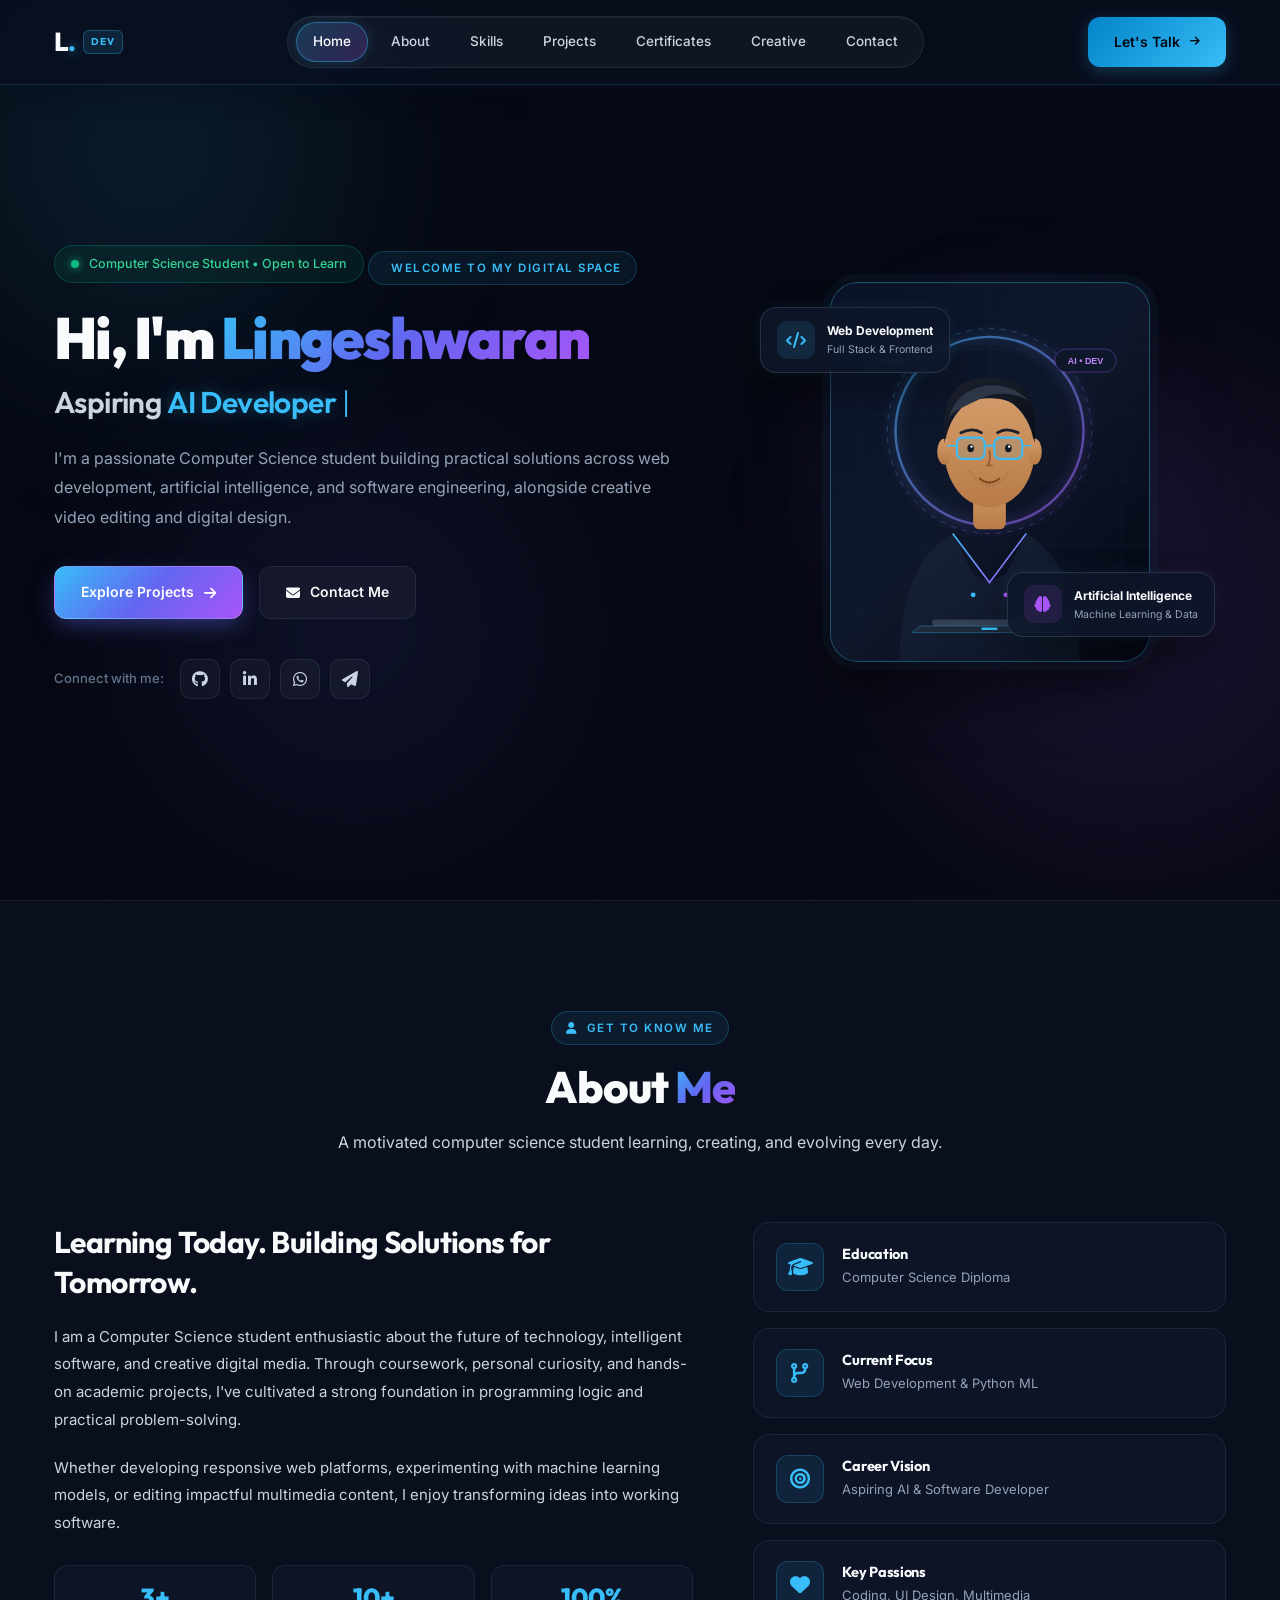
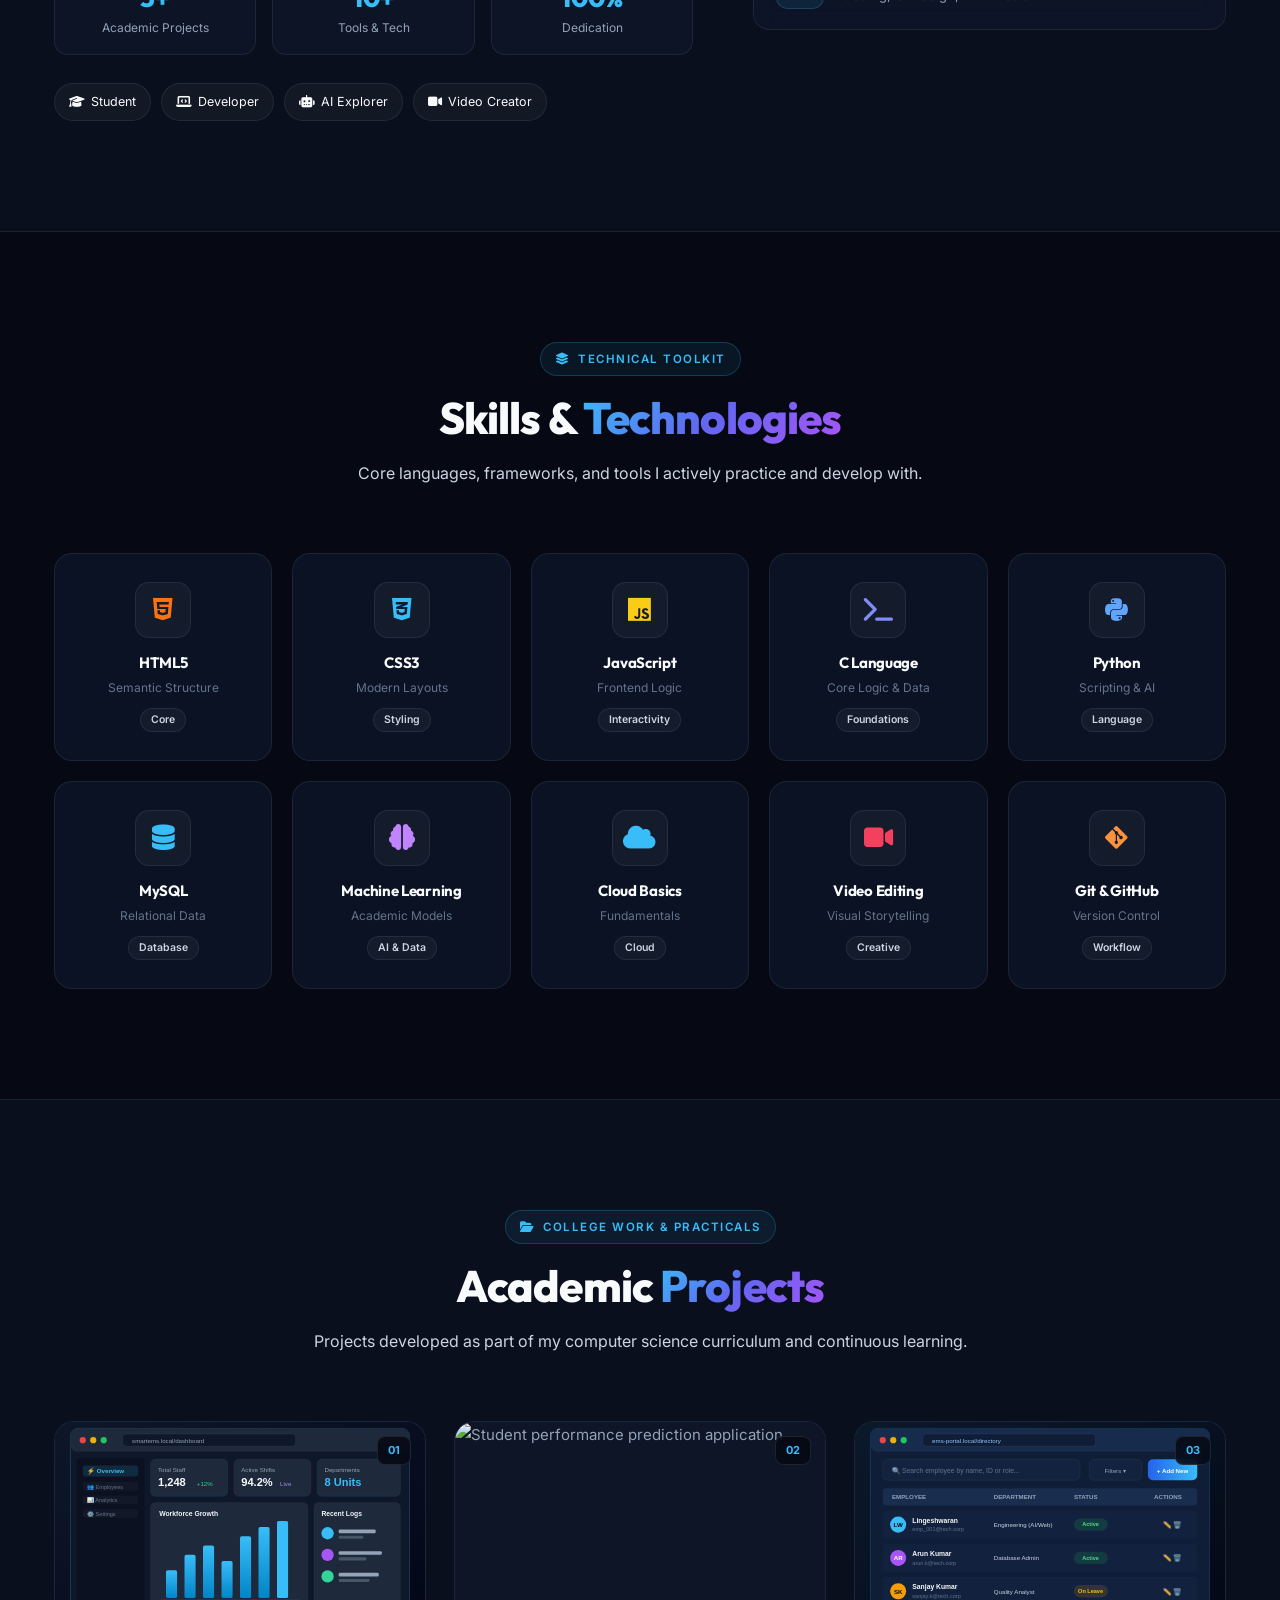
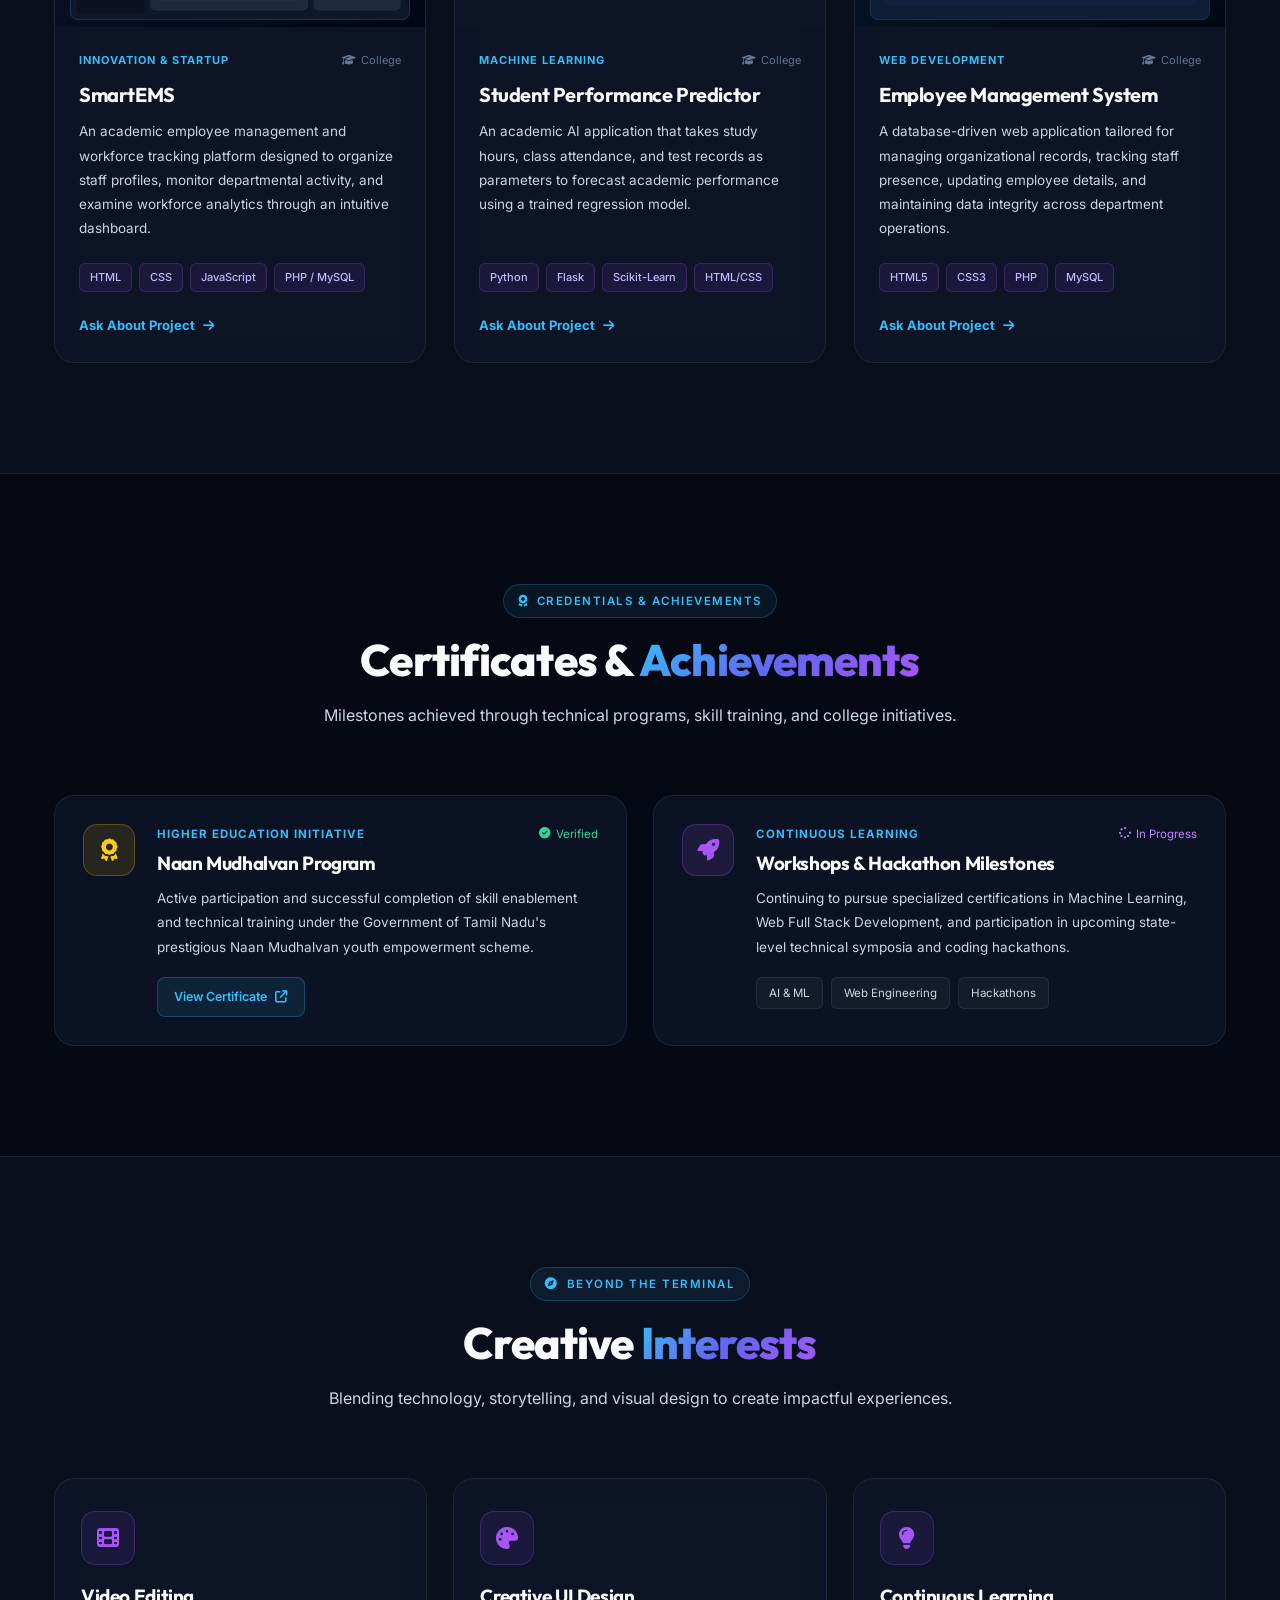
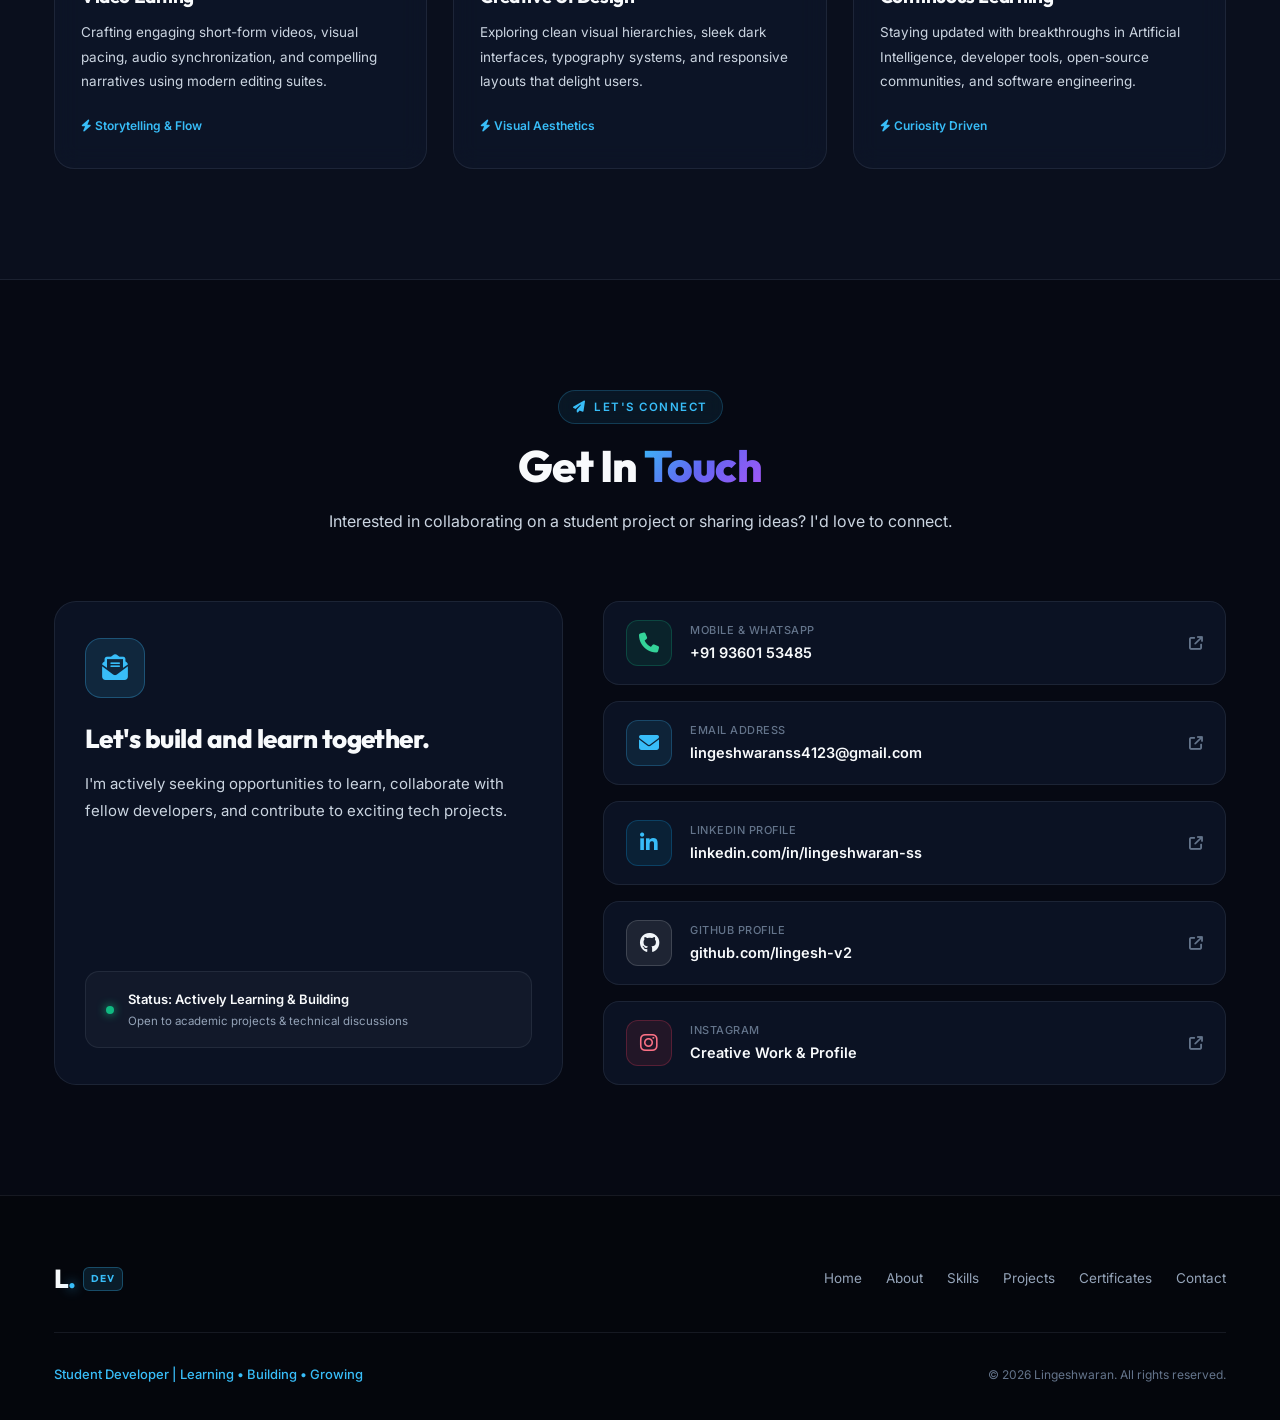
==== commit 21e9f7e5: "Add files via upload" ====
--- a/index.html
+++ b/index.html
@@ -128,28 +128,28 @@
                     <div class="social-wrapper">
                         <span class="social-label">Connect with me:</span>
                         <div class="social-icons">
-                            <a href="https://github.com"
+                            <a href="https://github.com/lingesh-v2"
                                 aria-label="GitHub Profile"
                                 target="_blank"
                                 rel="noopener noreferrer">
                                 <i class="fab fa-github"></i>
                             </a>
 
-                            <a href="https://linkedin.com"
+                            <a href="https://www.linkedin.com/in/lingeshwaran-ss"
                                 aria-label="LinkedIn Profile"
                                 target="_blank"
                                 rel="noopener noreferrer">
                                 <i class="fab fa-linkedin-in"></i>
                             </a>
 
-                            <a href="https://instagram.com"
-                                aria-label="Instagram Profile"
+                            <a href="https://wa.me/919360153485"
+                                aria-label="WhatsApp"
                                 target="_blank"
                                 rel="noopener noreferrer">
-                                <i class="fab fa-instagram"></i>
+                                <i class="fab fa-whatsapp"></i>
                             </a>
 
-                            <a href="mailto:yourmail@example.com"
+                            <a href="mailto:lingeshwaranss4123@gmail.com"
                                 aria-label="Email Me">
                                 <i class="fas fa-paper-plane"></i>
                             </a>
@@ -790,20 +790,33 @@
 
                     <div class="contact-links-grid">
 
-                        <a href="mailto:yourmail@example.com" class="contact-channel-card">
+                        <a href="tel:+919360153485" class="contact-channel-card">
+                            <div class="channel-icon phone-icon">
+                                <i class="fas fa-phone"></i>
+                            </div>
+                            <div class="channel-info">
+                                <small>Mobile &amp; WhatsApp</small>
+                                <strong>+91 93601 53485</strong>
+                            </div>
+                            <div class="channel-action">
+                                <i class="fas fa-arrow-up-right-from-square"></i>
+                            </div>
+                        </a>
+
+                        <a href="mailto:lingeshwaranss4123@gmail.com" class="contact-channel-card">
                             <div class="channel-icon mail-icon">
                                 <i class="fas fa-envelope"></i>
                             </div>
                             <div class="channel-info">
-                                <small>Email</small>
-                                <strong>yourmail@example.com</strong>
+                                <small>Email Address</small>
+                                <strong>lingeshwaranss4123@gmail.com</strong>
                             </div>
                             <div class="channel-action">
                                 <i class="fas fa-arrow-up-right-from-square"></i>
                             </div>
                         </a>
 
-                        <a href="https://linkedin.com"
+                        <a href="https://www.linkedin.com/in/lingeshwaran-ss"
                             class="contact-channel-card"
                             target="_blank"
                             rel="noopener noreferrer">
@@ -811,15 +824,15 @@
                                 <i class="fab fa-linkedin-in"></i>
                             </div>
                             <div class="channel-info">
-                                <small>LinkedIn</small>
-                                <strong>Connect Professionally</strong>
+                                <small>LinkedIn Profile</small>
+                                <strong>linkedin.com/in/lingeshwaran-ss</strong>
                             </div>
                             <div class="channel-action">
                                 <i class="fas fa-arrow-up-right-from-square"></i>
                             </div>
                         </a>
 
-                        <a href="https://github.com"
+                        <a href="https://github.com/lingesh-v2"
                             class="contact-channel-card"
                             target="_blank"
                             rel="noopener noreferrer">
@@ -827,8 +840,8 @@
                                 <i class="fab fa-github"></i>
                             </div>
                             <div class="channel-info">
-                                <small>GitHub</small>
-                                <strong>Explore Repositories</strong>
+                                <small>GitHub Profile</small>
+                                <strong>github.com/lingesh-v2</strong>
                             </div>
                             <div class="channel-action">
                                 <i class="fas fa-arrow-up-right-from-square"></i>
--- a/style.css
+++ b/style.css
@@ -1440,6 +1440,12 @@
     border: 1px solid rgba(244, 63, 94, 0.25);
 }
 
+.phone-icon {
+    background: rgba(16, 185, 129, 0.1);
+    color: #34d399;
+    border: 1px solid rgba(16, 185, 129, 0.25);
+}
+
 .channel-info {
     flex: 1;
 }
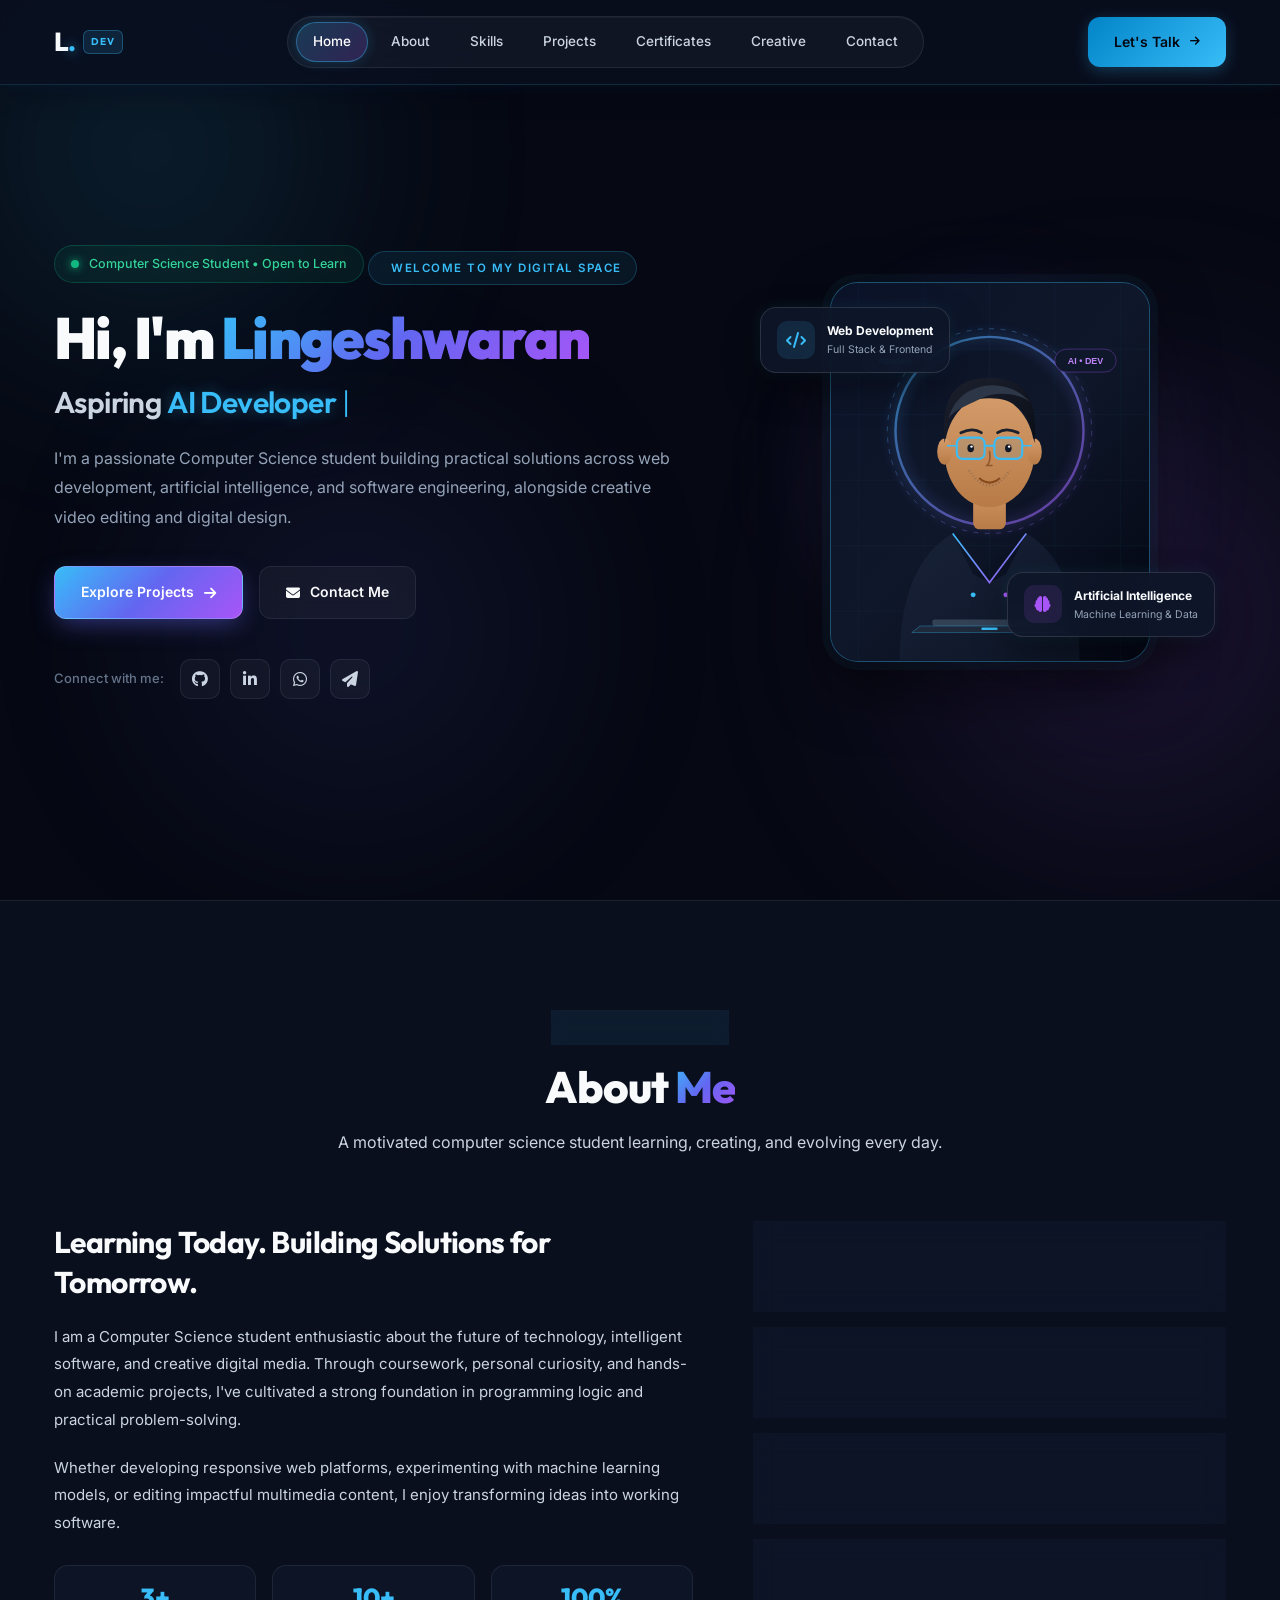
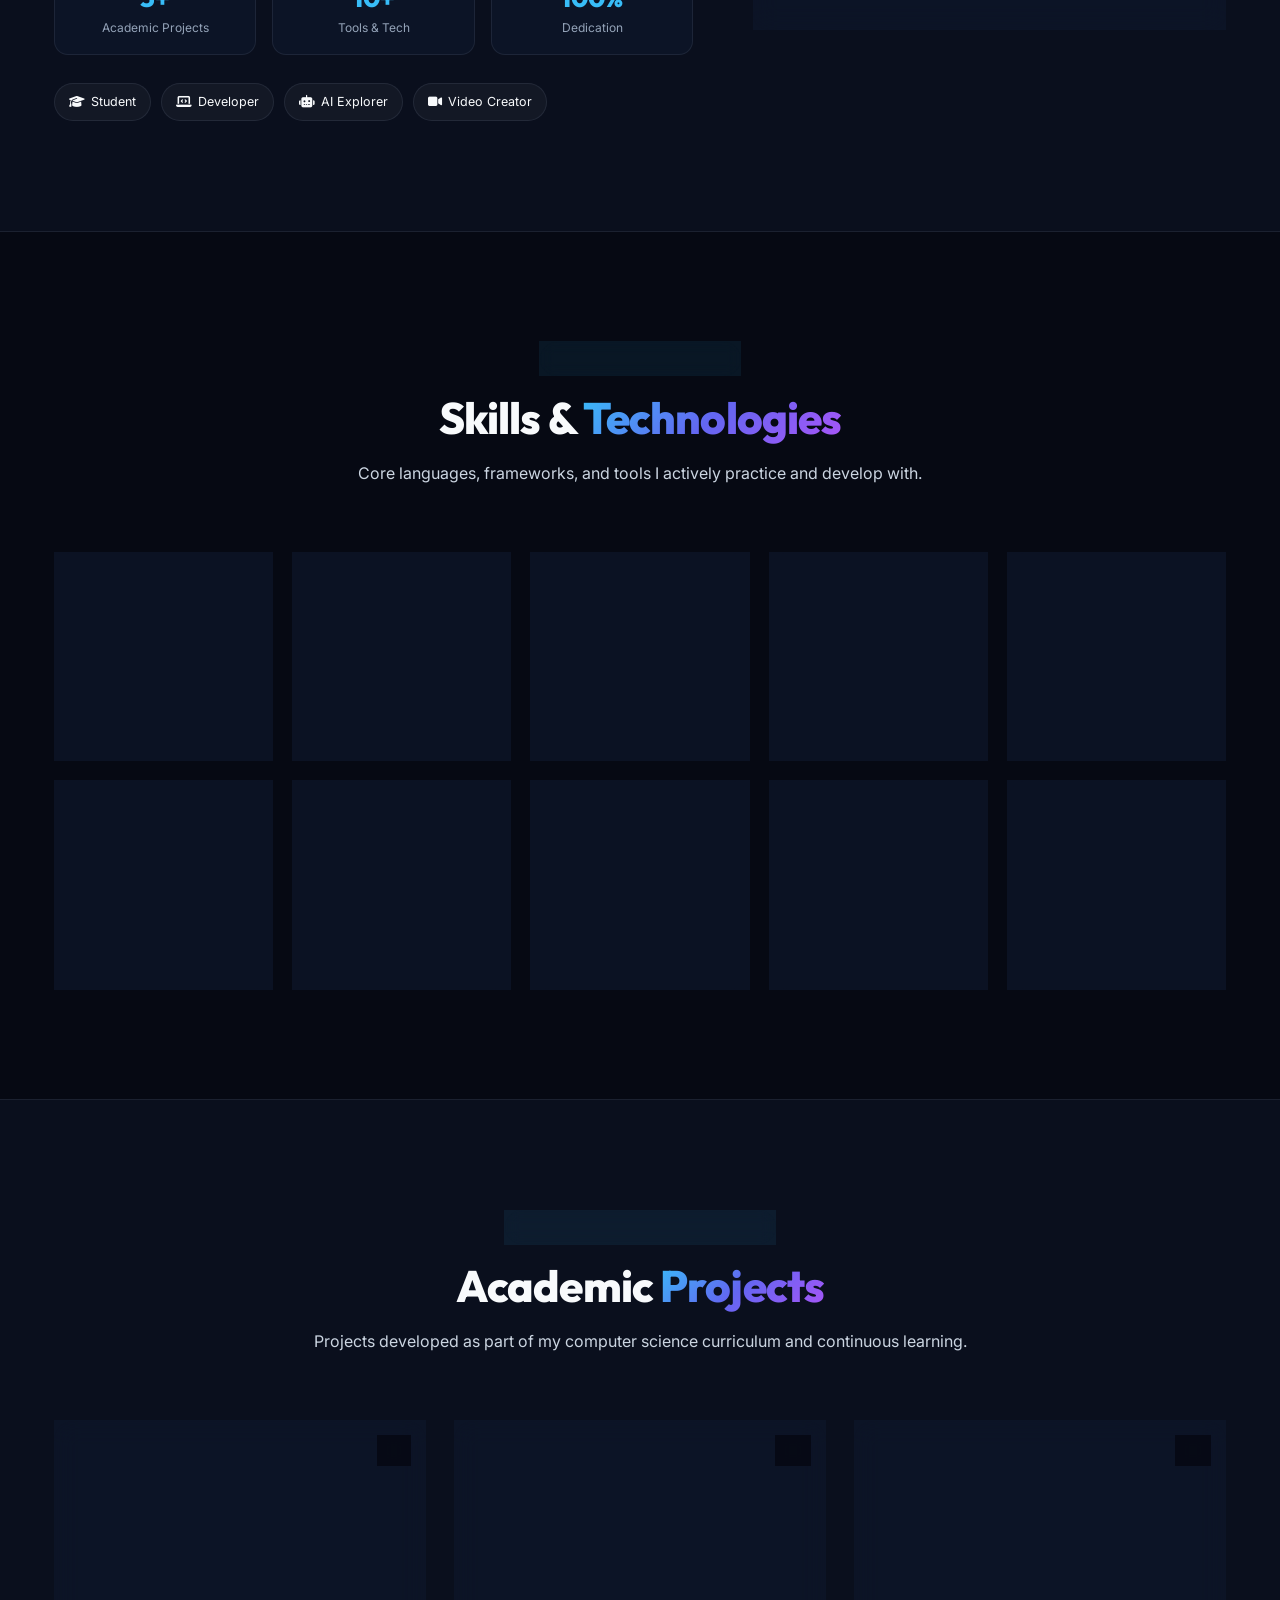
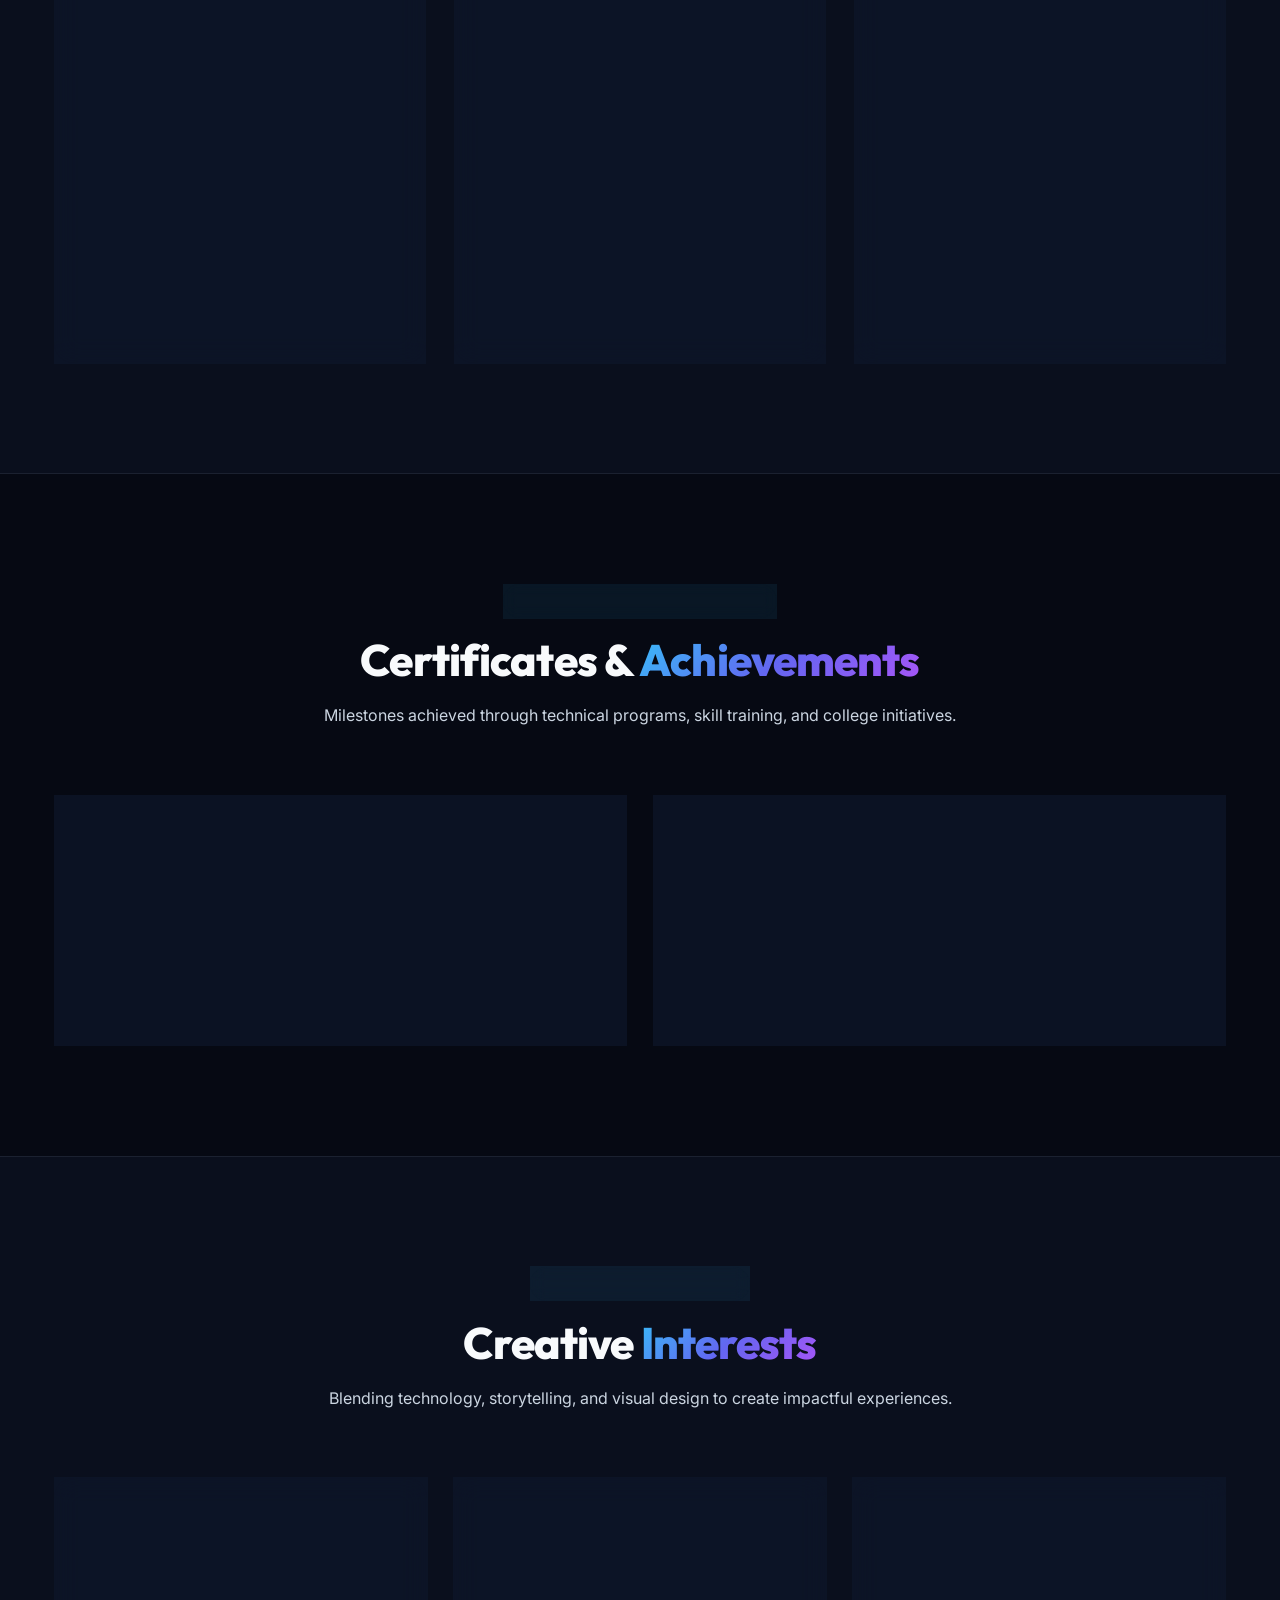
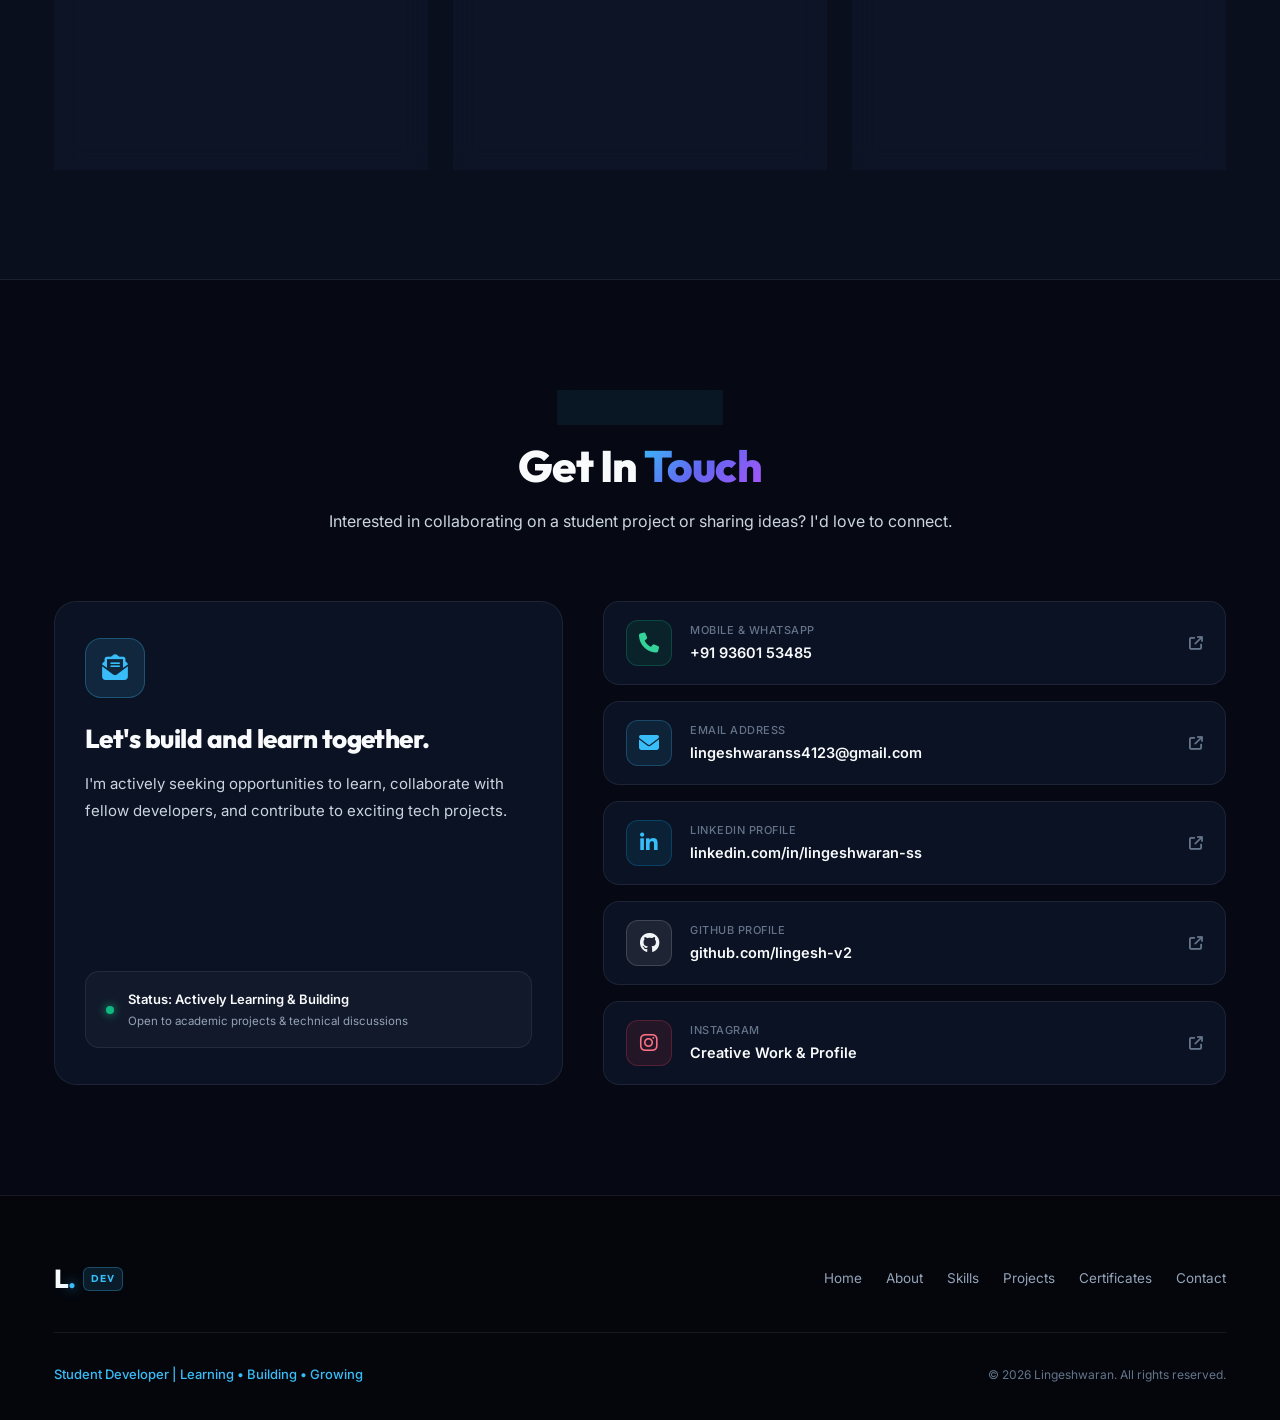
==== commit a1f47d2f: "Add files via upload" ====
--- a/index.html
+++ b/index.html
@@ -163,9 +163,9 @@
                     <div class="visual-glow-ring"></div>
 
                     <div class="profile-frame">
-                        <img src="images/profile.png"
+                        <img src="images/avatar.svg"
                             alt="Lingeshwaran's profile photograph"
-                            onerror="this.src='images/avatar.svg'; this.onerror=null;">
+                            onerror="this.src='images/profile.png'; this.onerror=null;">
 
                         <div class="profile-placeholder" style="display: none;">
                             <i class="fas fa-user-graduate"></i>
@@ -453,10 +453,10 @@
                     <!-- PROJECT 1 -->
                     <article class="project-card">
                         <div class="project-image">
-                            <img src="images/smartems.png"
+                            <img src="images/smartems.svg"
                                 alt="SmartEMS project interface"
                                 loading="lazy"
-                                onerror="this.src='images/smartems.svg'; this.onerror=null;">
+                                onerror="this.src='images/smartems.png'; this.onerror=null;">
 
                             <span class="project-number">01</span>
                             <div class="project-overlay"></div>
@@ -498,10 +498,10 @@
                     <!-- PROJECT 2 -->
                     <article class="project-card">
                         <div class="project-image">
-                            <img src="images/student-prediction.png"
+                            <img src="images/student-prediction.svg"
                                 alt="Student performance prediction application"
                                 loading="lazy"
-                                onerror="this.src='images/student-prediction.svg'; this.onerror=null;">
+                                onerror="this.src='images/student-prediction.png'; this.onerror=null;">
 
                             <span class="project-number">02</span>
                             <div class="project-overlay"></div>
@@ -543,10 +543,10 @@
                     <!-- PROJECT 3 -->
                     <article class="project-card">
                         <div class="project-image">
-                            <img src="images/employee-management.png"
+                            <img src="images/employee-management.svg"
                                 alt="Employee management system interface"
                                 loading="lazy"
-                                onerror="this.src='images/employee-management.svg'; this.onerror=null;">
+                                onerror="this.src='images/employee-management.png'; this.onerror=null;">
 
                             <span class="project-number">03</span>
                             <div class="project-overlay"></div>
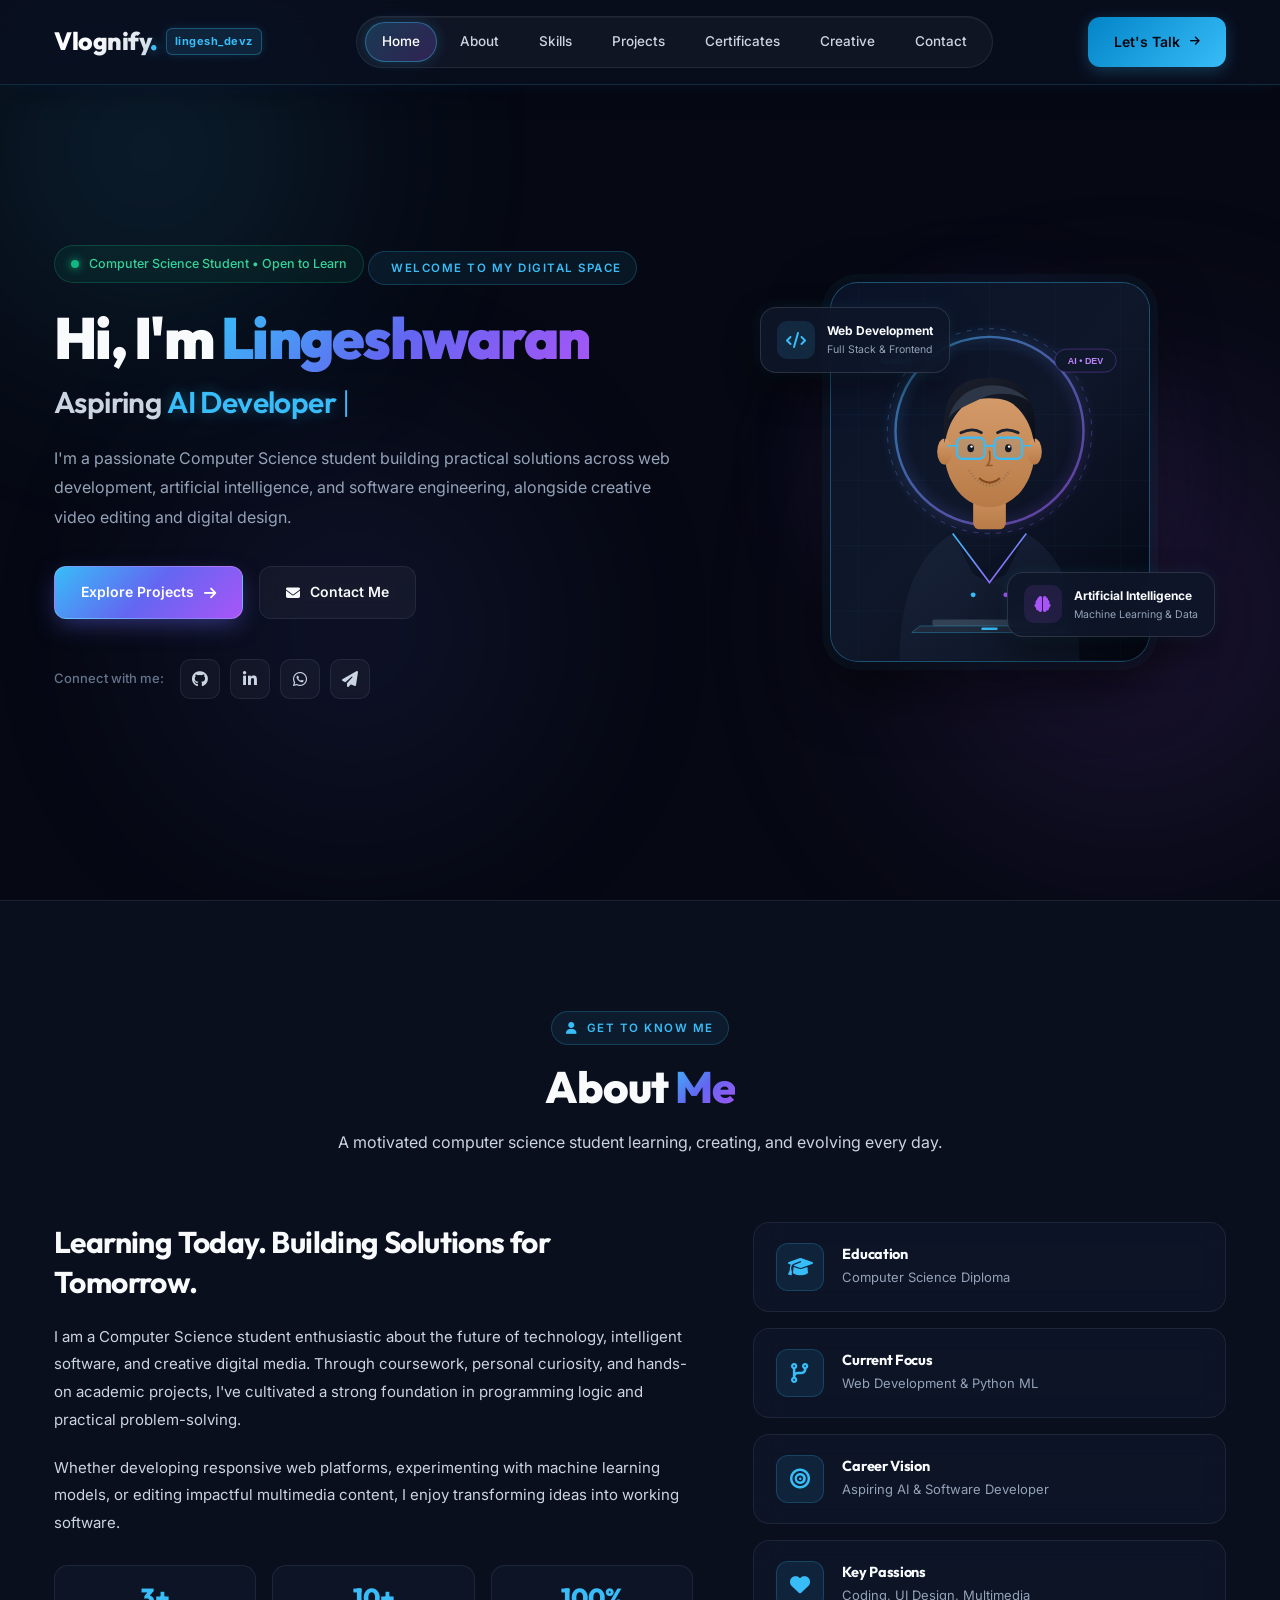
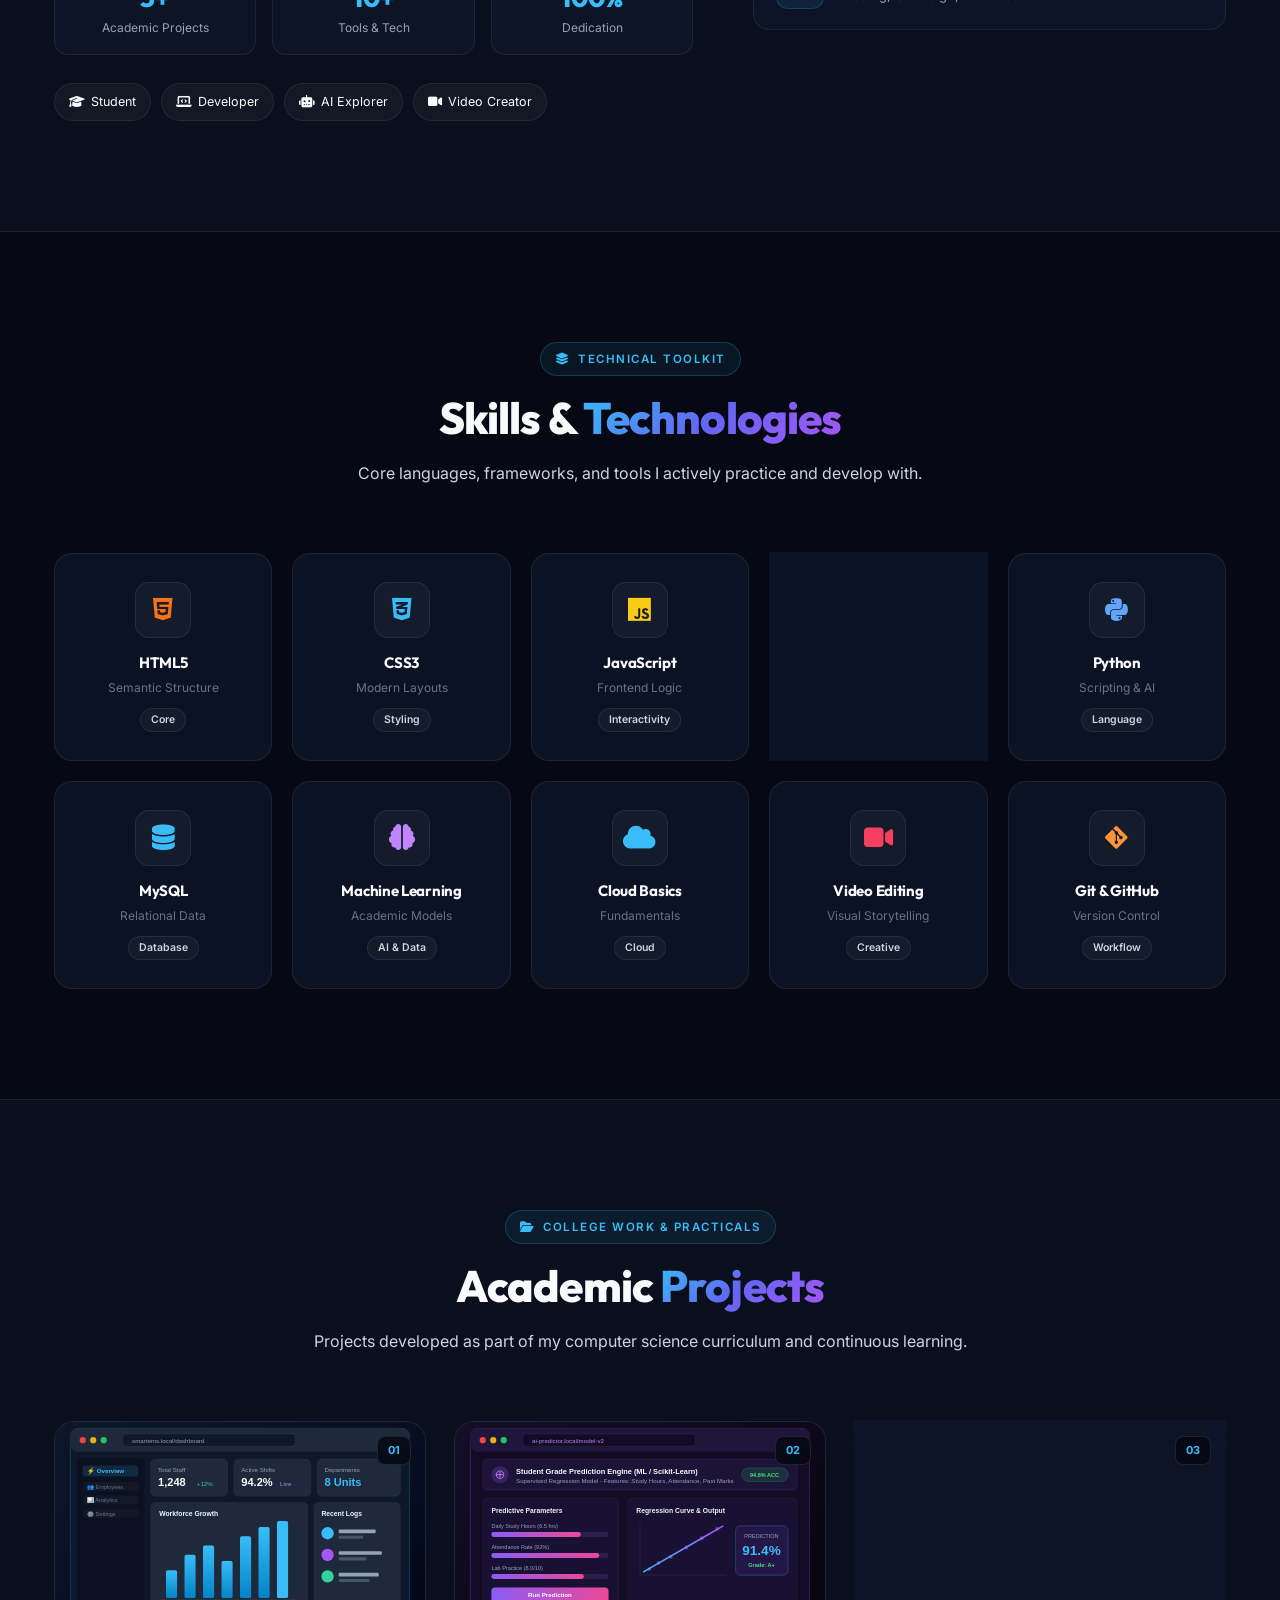
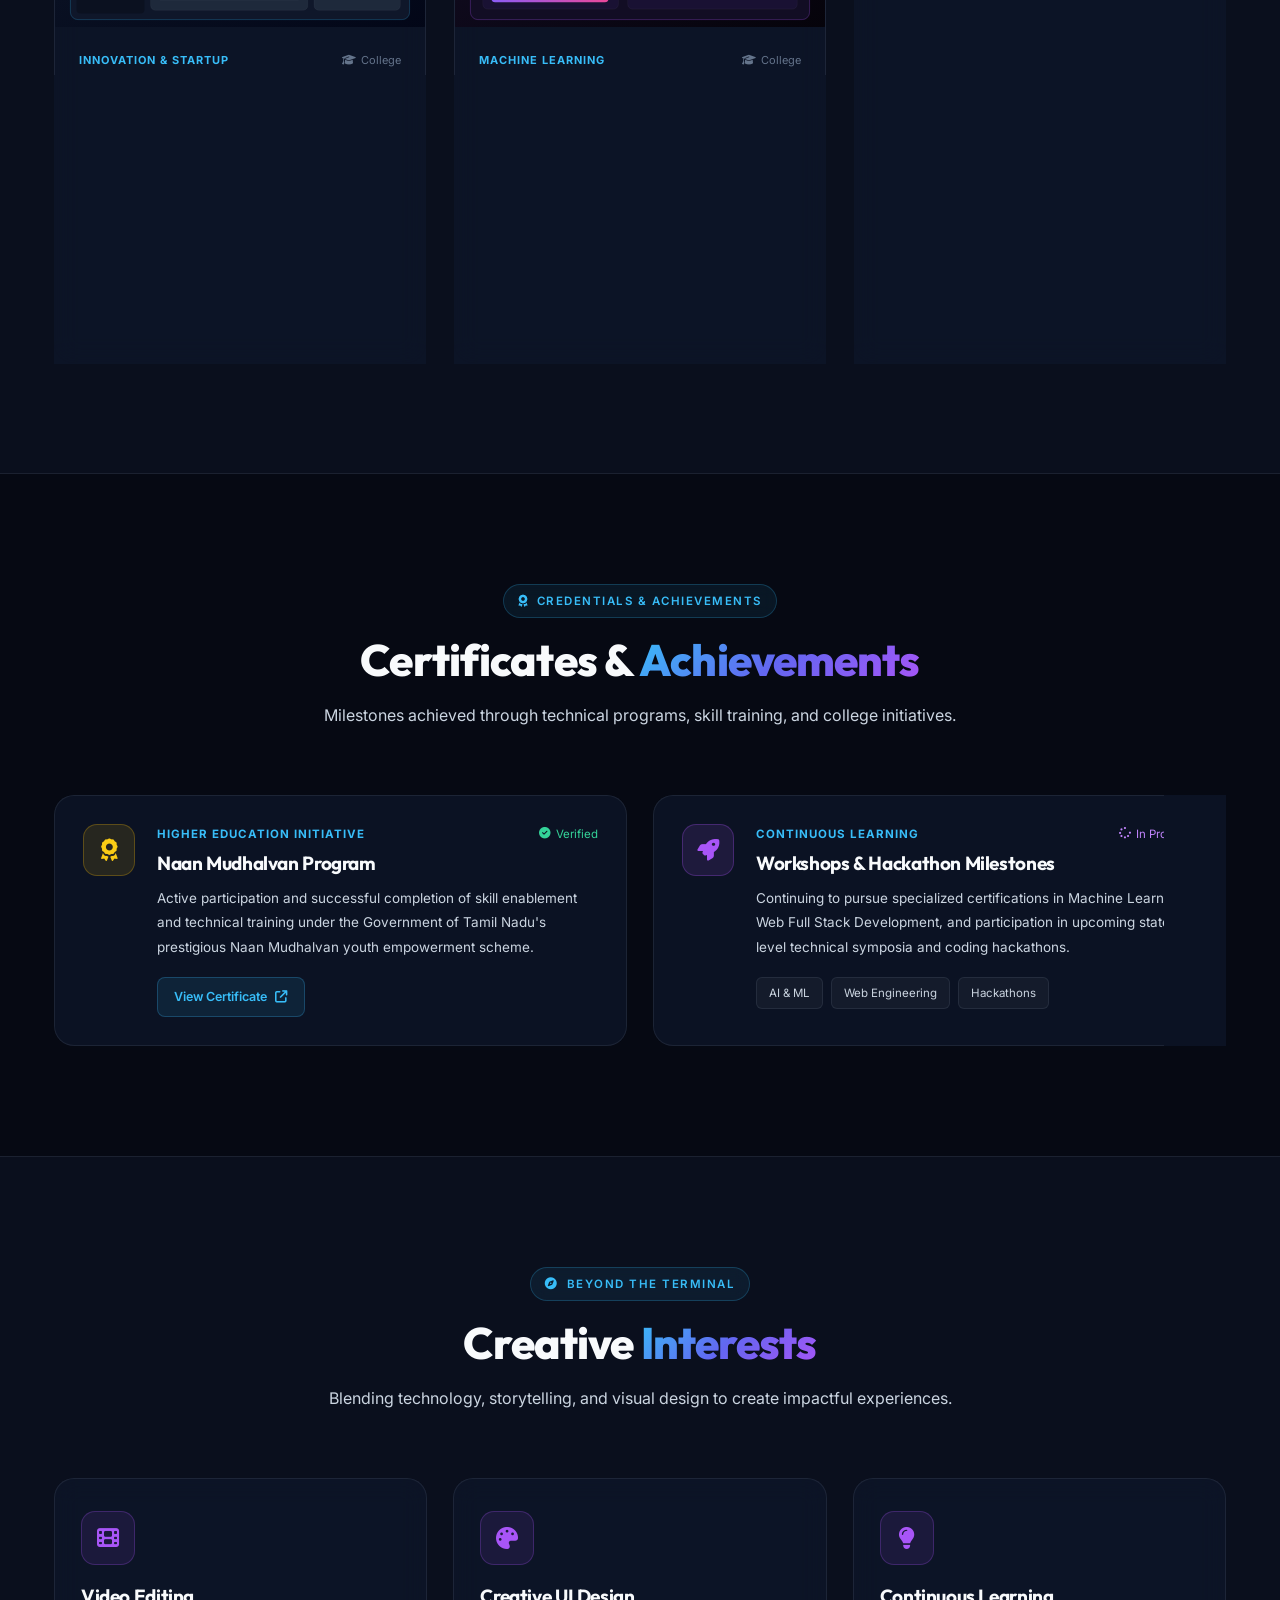
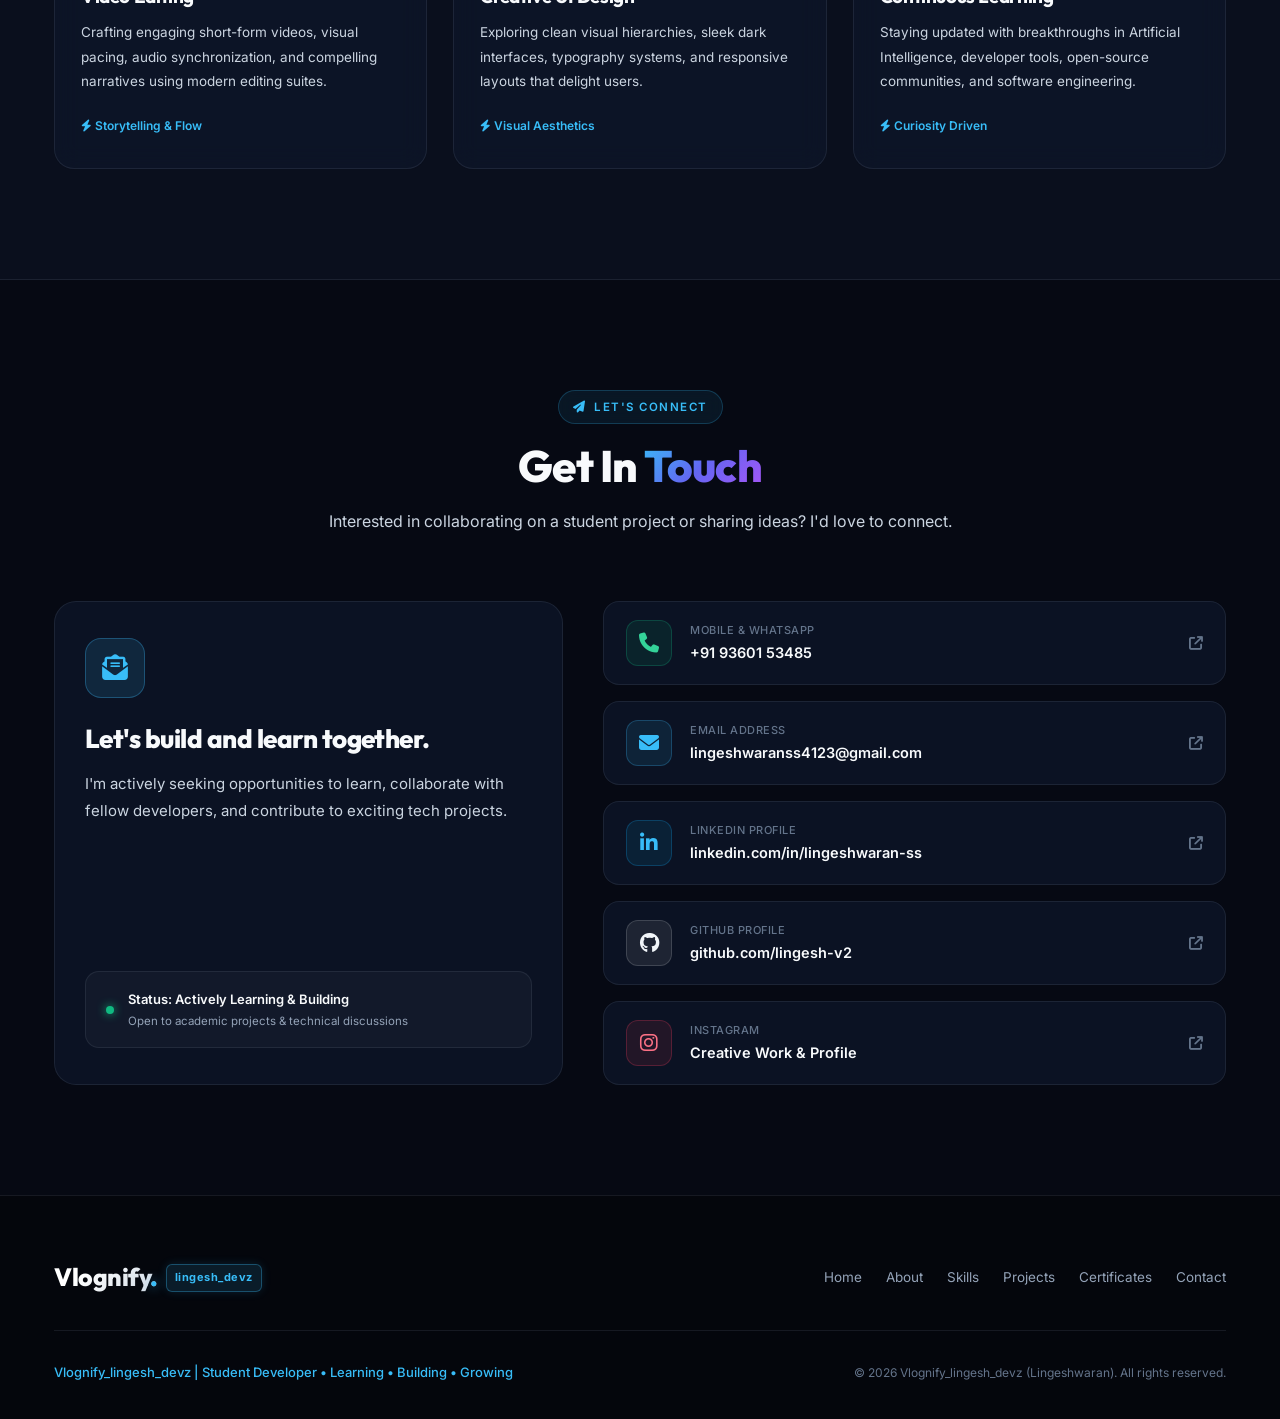
==== commit 8dc813de: "Add files via upload" ====
--- a/index.html
+++ b/index.html
@@ -6,11 +6,34 @@
     <meta name="viewport" content="width=device-width, initial-scale=1.0">
 
     <meta name="description"
-        content="Lingeshwaran's student developer portfolio featuring academic projects, web development, AI, programming, and creative work.">
+        content="Vlognify_lingesh_devz - Lingeshwaran's developer portfolio featuring academic projects, web development, AI, programming, and creative video work.">
+    <meta name="keywords"
+        content="Vlognify, lingesh_devz, Vlognify_lingesh_devz, Lingeshwaran, AI Developer, Web Developer, Student Portfolio">
+    <meta name="author" content="Lingeshwaran (lingesh_devz)">
+
+    <!-- Canonical URL -->
+    <link rel="canonical" href="https://lingesh-v2.github.io/Portfolio/">
+
+    <!-- Open Graph / Social Media Sharing -->
+    <meta property="og:type" content="website">
+    <meta property="og:url" content="https://lingesh-v2.github.io/Portfolio/">
+    <meta property="og:site_name" content="Vlognify_lingesh_devz">
+    <meta property="og:title" content="Vlognify_lingesh_devz | Lingeshwaran - Student Developer & AI Enthusiast">
+    <meta property="og:description"
+        content="Lingeshwaran's developer portfolio featuring academic projects, web development, AI, and creative video work.">
+    <meta property="og:image" content="images/profile.jpg">
+
+    <!-- Twitter Card -->
+    <meta name="twitter:card" content="summary_large_image">
+    <meta name="twitter:url" content="https://lingesh-v2.github.io/Portfolio/">
+    <meta name="twitter:title" content="Vlognify_lingesh_devz | Lingeshwaran Portfolio">
+    <meta name="twitter:description"
+        content="Lingeshwaran's developer portfolio featuring academic projects, web development, AI, and creative video work.">
+    <meta name="twitter:image" content="images/profile.jpg">
 
     <meta name="theme-color" content="#060913">
 
-    <title>Lingeshwaran | Student Developer & AI Enthusiast Portfolio</title>
+    <title>Vlognify_lingesh_devz | Student Developer & AI Enthusiast Portfolio</title>
 
     <!-- Google Fonts: Inter & Outfit -->
     <link rel="preconnect" href="https://fonts.googleapis.com">
@@ -43,9 +66,9 @@
     <header class="header">
         <div class="nav-container">
 
-            <a href="#home" class="logo" aria-label="Lingeshwaran Home">
-                <span class="logo-mark">L<span class="dot">.</span></span>
-                <span class="logo-badge">DEV</span>
+            <a href="#home" class="logo" aria-label="Vlognify_lingesh_devz Home">
+                <span class="logo-mark">Vlognify<span class="dot">.</span></span>
+                <span class="logo-badge">lingesh_devz</span>
             </a>
 
             <nav class="navbar" id="navbar" aria-label="Main Navigation">
@@ -881,9 +904,9 @@
         <div class="container footer-container">
 
             <div class="footer-top">
-                <a href="#home" class="logo">
-                    <span class="logo-mark">L<span class="dot">.</span></span>
-                    <span class="logo-badge">DEV</span>
+                <a href="#home" class="logo" aria-label="Vlognify_lingesh_devz Home">
+                    <span class="logo-mark">Vlognify<span class="dot">.</span></span>
+                    <span class="logo-badge">lingesh_devz</span>
                 </a>
 
                 <div class="footer-nav">
@@ -900,11 +923,11 @@
 
             <div class="footer-bottom">
                 <p class="footer-note">
-                    Student Developer | Learning • Building • Growing
+                    Vlognify_lingesh_devz | Student Developer • Learning • Building • Growing
                 </p>
 
                 <p class="copyright">
-                    &copy; <span id="year"></span> Lingeshwaran. All rights reserved.
+                    &copy; <span id="year"></span> Vlognify_lingesh_devz (Lingeshwaran). All rights reserved.
                 </p>
             </div>
 
--- a/style.css
+++ b/style.css
@@ -250,30 +250,42 @@
     align-items: center;
     gap: 8px;
     font-family: var(--font-heading);
-    font-size: 26px;
+    font-size: 25px;
     font-weight: 800;
     color: var(--text-primary);
-    letter-spacing: -1px;
+    letter-spacing: -0.5px;
+    text-decoration: none;
+    transition: var(--transition);
+}
+
+.logo:hover {
+    transform: translateY(-1px);
 }
 
 .logo-mark {
     display: inline-block;
+    background: linear-gradient(135deg, #ffffff 30%, #cbd5e1 100%);
+    -webkit-background-clip: text;
+    -webkit-text-fill-color: transparent;
 }
 
 .logo .dot {
     color: var(--cyan);
+    -webkit-text-fill-color: var(--cyan);
     text-shadow: 0 0 12px var(--cyan);
 }
 
 .logo-badge {
-    padding: 2px 7px;
+    padding: 3px 8px;
     background: rgba(56, 189, 248, 0.12);
-    border: 1px solid rgba(56, 189, 248, 0.3);
+    border: 1px solid rgba(56, 189, 248, 0.32);
     border-radius: 6px;
-    font-size: 10px;
+    font-size: 11px;
     font-weight: 700;
-    letter-spacing: 1px;
-    color: var(--cyan);
+    letter-spacing: 0.5px;
+    color: var(--cyan);
+    font-family: var(--font-body);
+    box-shadow: 0 0 10px rgba(56, 189, 248, 0.15);
 }
 
 /* Centered Pill Capsule Navbar */
@@ -1693,6 +1705,16 @@
 }
 
 @media (max-width: 640px) {
+    .logo {
+        font-size: 20px;
+        gap: 6px;
+    }
+
+    .logo-badge {
+        font-size: 9.5px;
+        padding: 2px 6px;
+    }
+
     .section {
         padding: 80px 0;
     }
